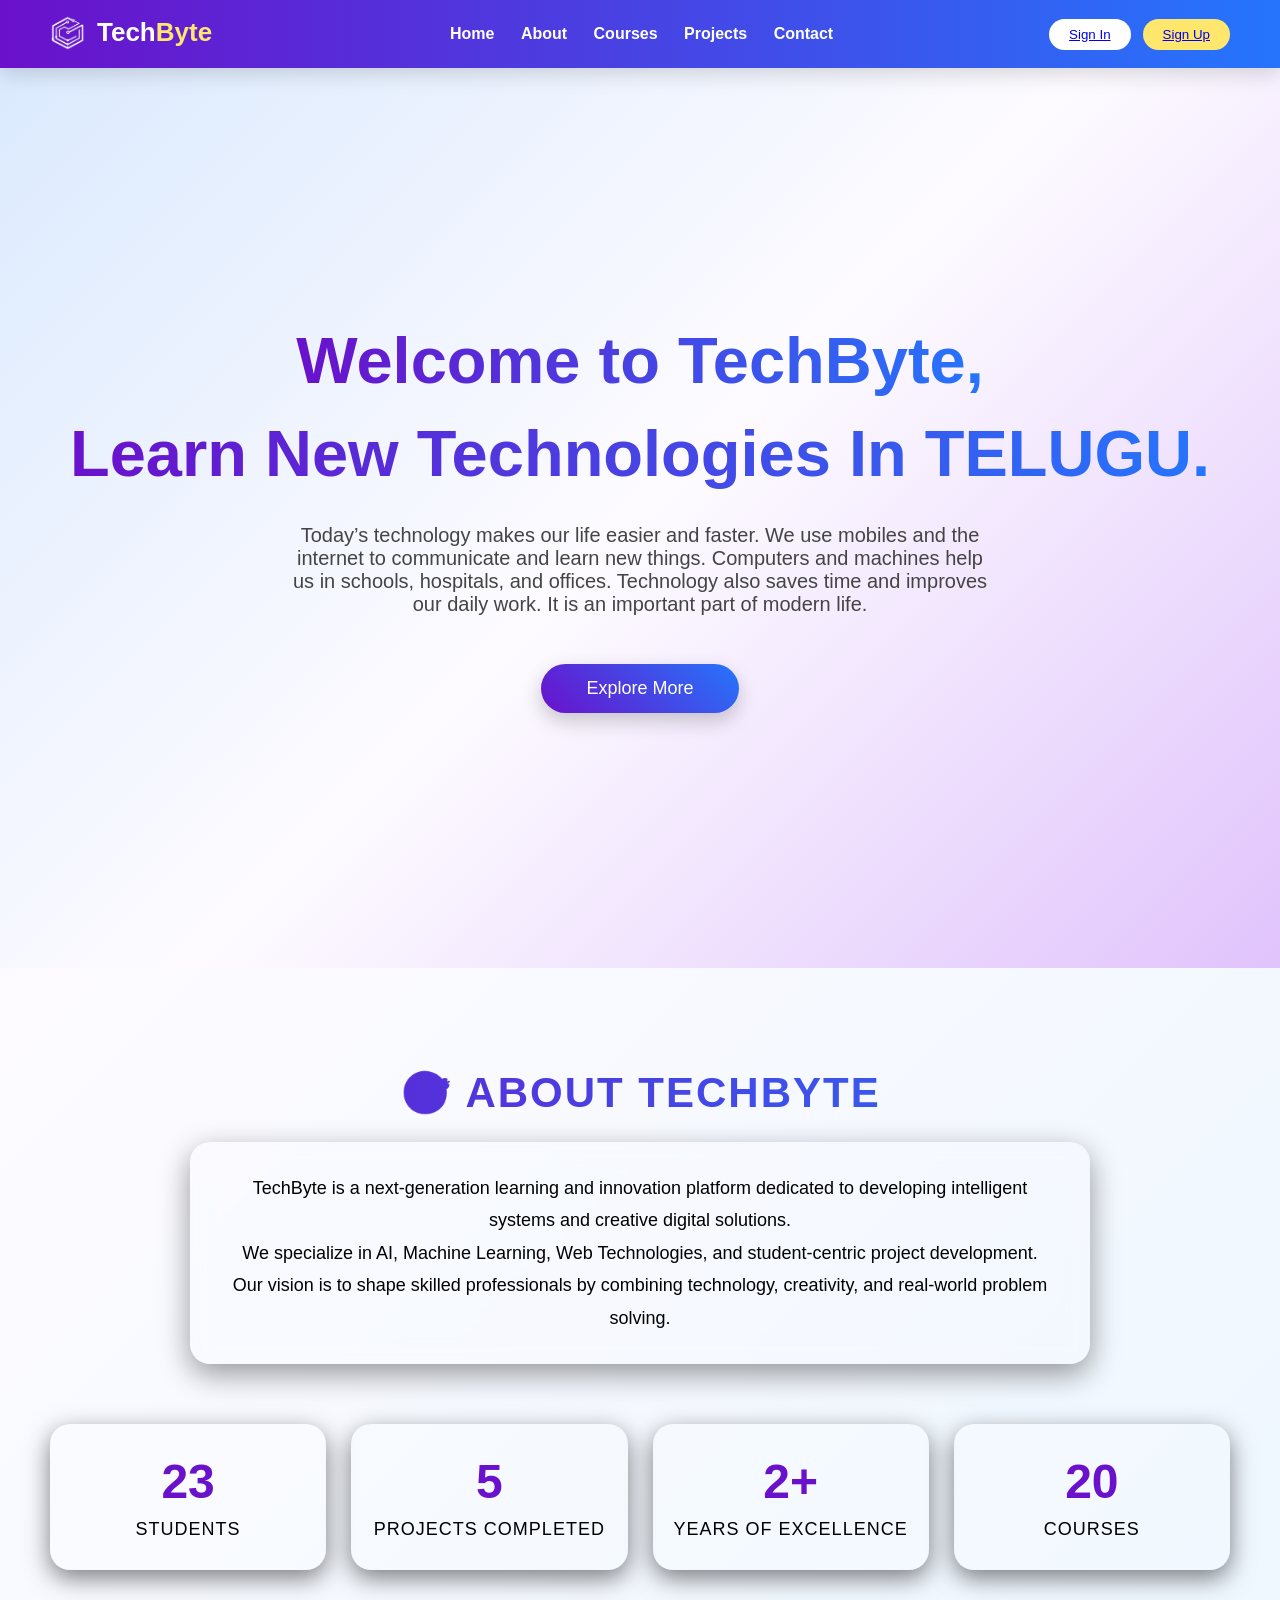
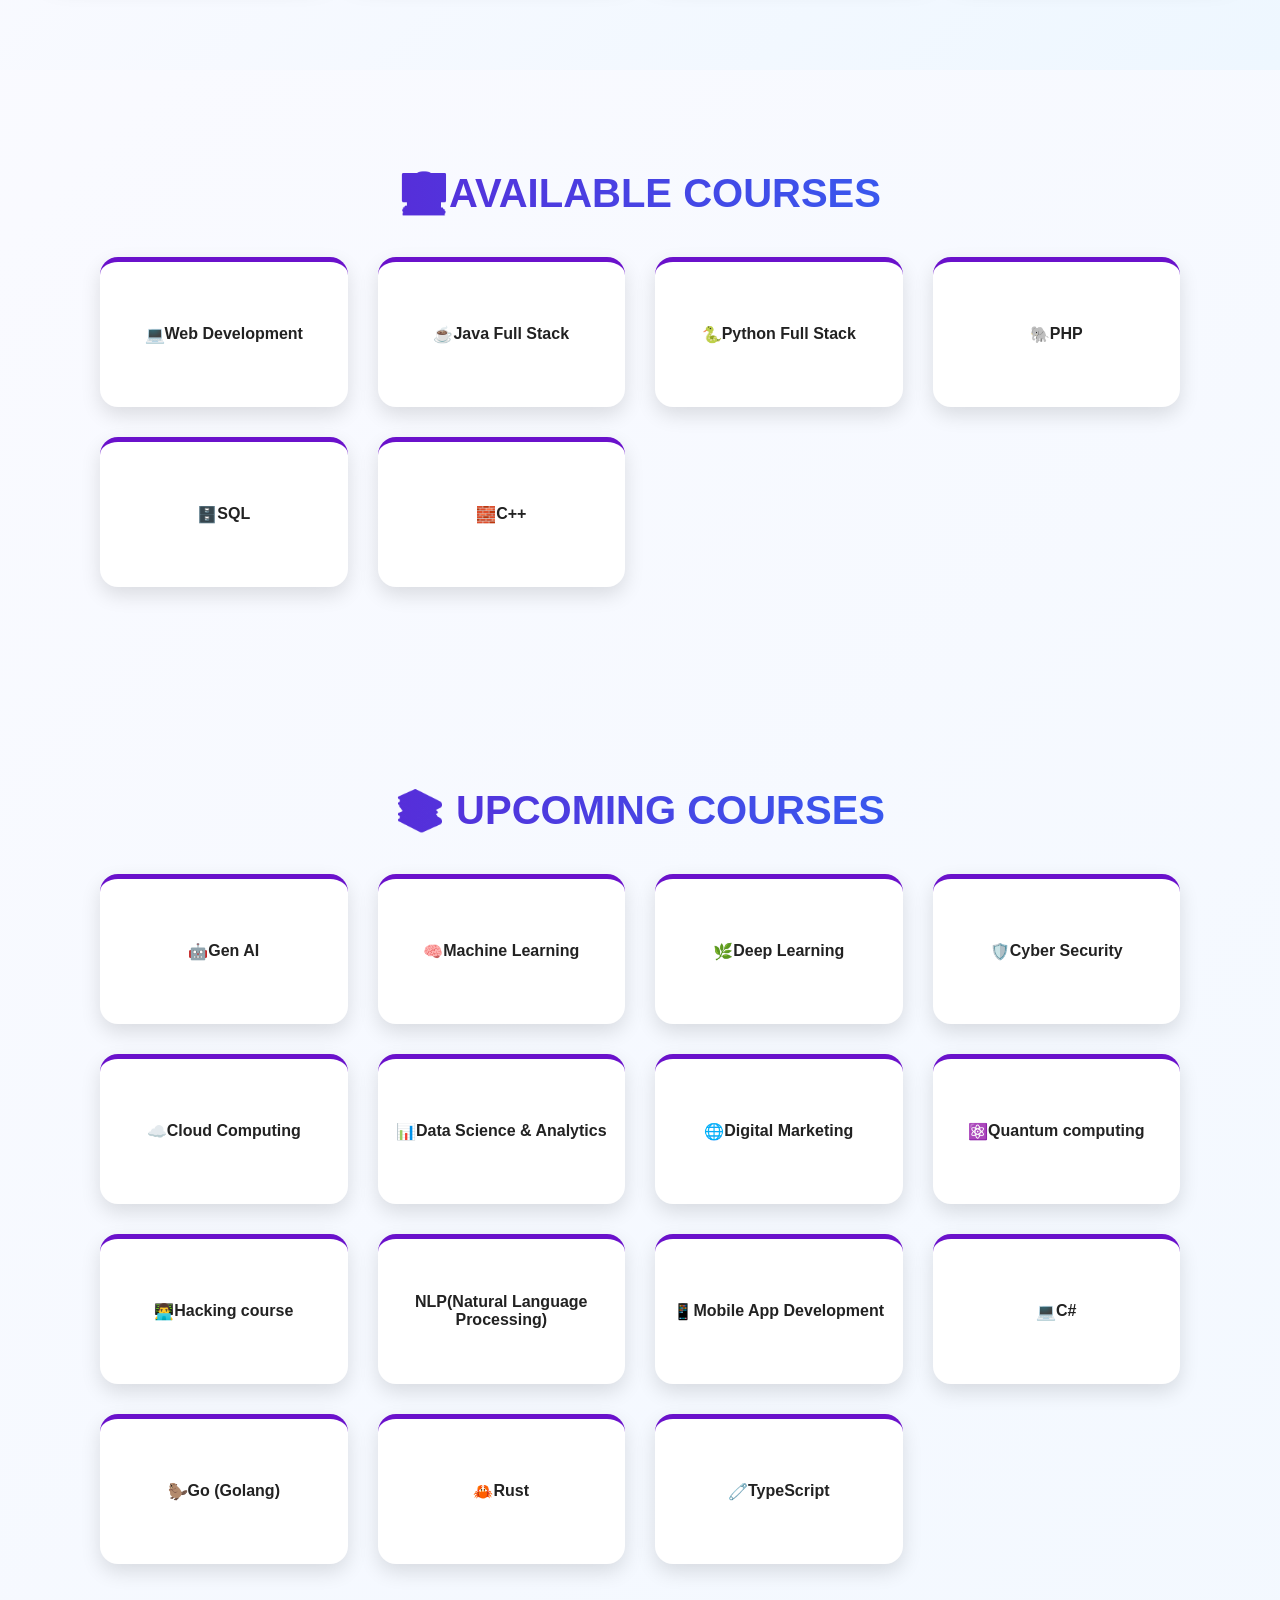
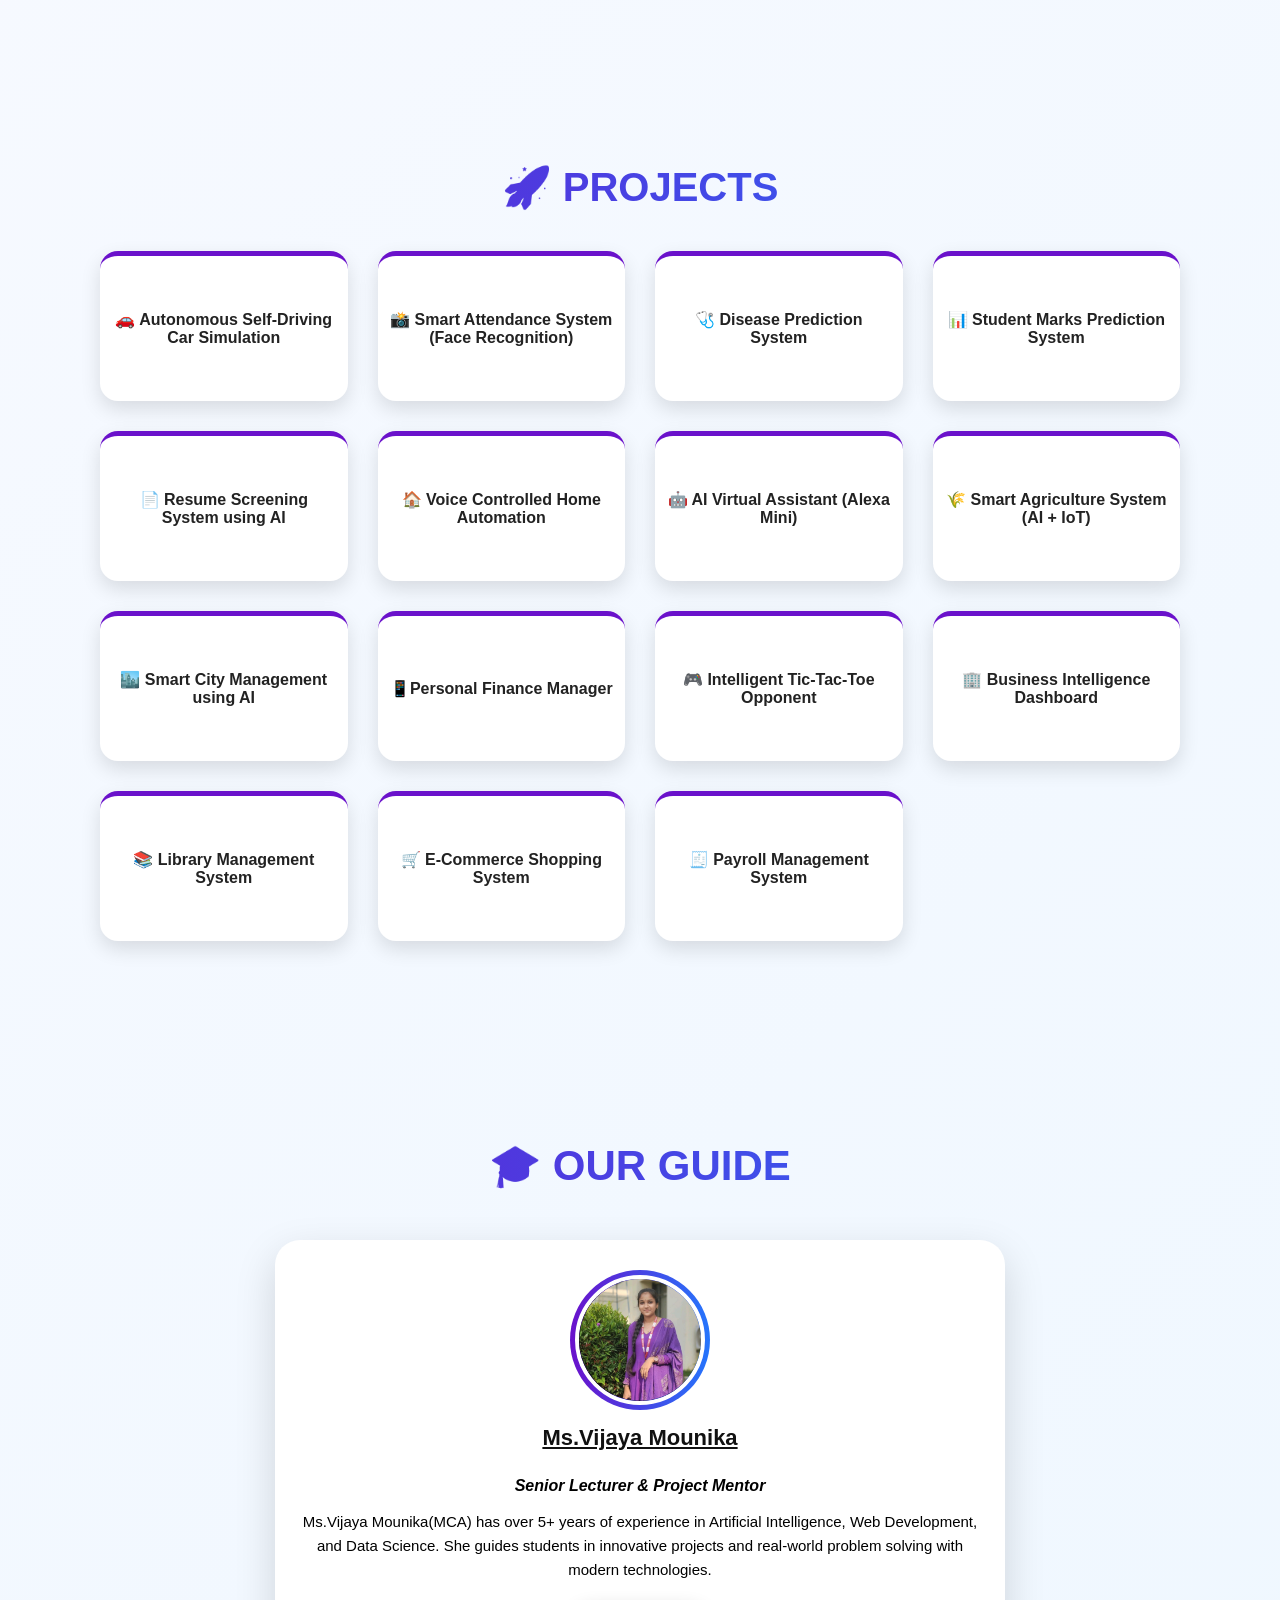
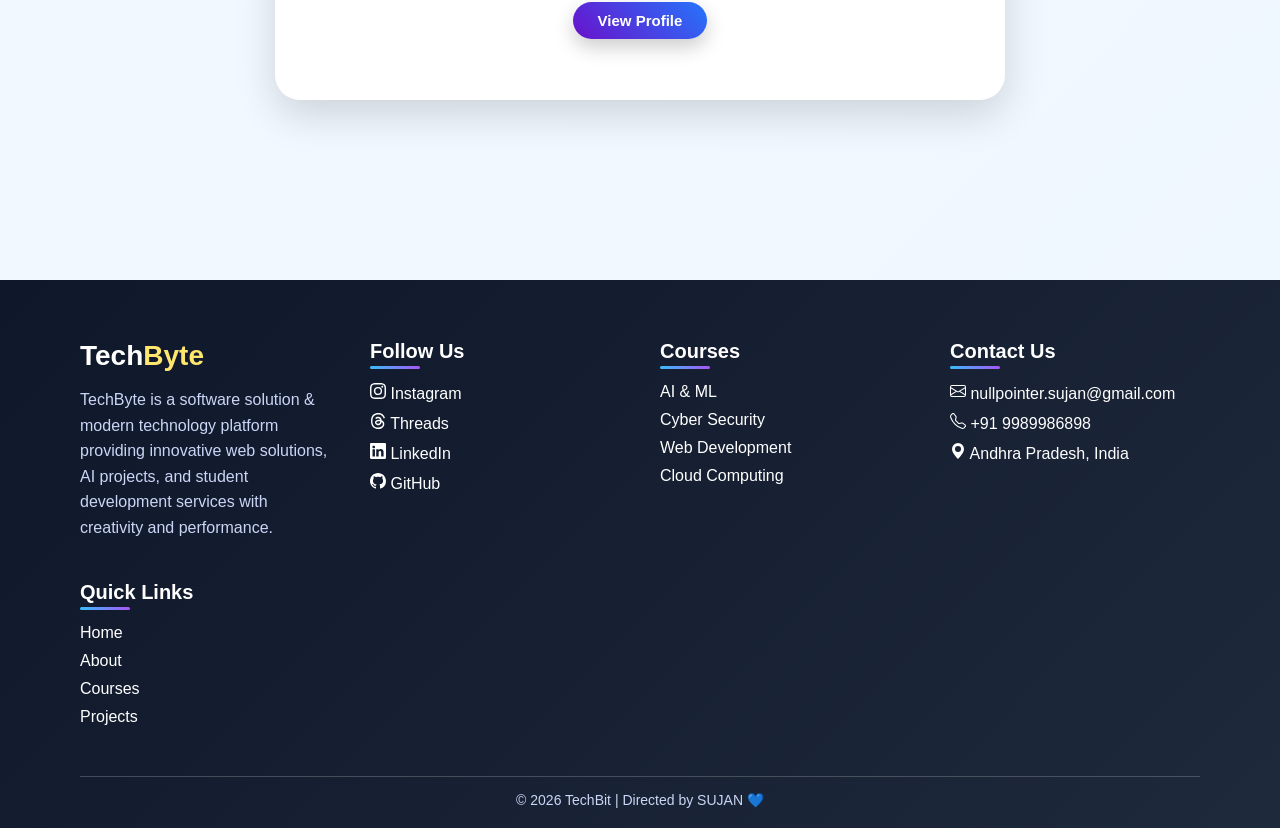
==== techbyte/index.html @ b9054ee6 "html and css project techbyte" ====
<!DOCTYPE html>
<html lang="en">

<head>
    <title>TechBit - Technology Website</title>
    <link rel="stylesheet" href="style.css">


</head>

<body>


<!--header-->

    <header class="head">
        <div class="logo">
            <img src="logo.png" alt="TechBit Logo" class="logo-img">
            <span class="logo-text">Tech<span>Byte</span></span>
        </div>


        <nav>
            <a href="#home">Home</a>
            <a href="#about">About</a>
            <a href="#courses">Courses</a>
            <a href="#projects">Projects</a>
            <a href="#footer">Contact</a>
        </nav>

        <div class="auth-buttons">
            <button class="signin"><a href="login.html">Sign
                    In</a></button>
            <button class="signup"><a
                    href="rigistration.html">Sign Up</a></button>
        </div>
    </header>

    <!--header-->

    <div class="hero" id="home">
        <h1>Welcome to TechByte,</h1><br>
         <h1>Learn New Technologies In TELUGU.</h1><br>
               
        <p> Today’s technology makes our life easier and faster. We use mobiles and the internet to communicate and learn new things. Computers and machines help us in schools, hospitals, and offices. 
            Technology also saves time and improves our daily work. It is an important part of modern life.</p><br>
        <button>Explore More</button>
    </div>


<!--about-->
    <div class="section" id="about">

        <h2>🎯 ABOUT TECHBYTE</h2>

        <p class="about-text">
        
            TechByte is a next-generation learning and innovation platform dedicated to developing intelligent systems
            and creative digital solutions.<br>
            We specialize in AI, Machine Learning, Web Technologies, and student-centric project development.<br>
            Our vision is to shape skilled professionals by combining technology, creativity, and real-world problem
            solving.
        </p>

        <div class="counter-container">

            <div class="counter-box">
                <h3 class="counter">23</h3>
                <p>STUDENTS</p>
            </div>

            <div class="counter-box">
                <h3 class="counter">5</h3>
                <p>PROJECTS COMPLETED</p>
            </div>

            <div class="counter-box">
                <h3 class="counter">2+</h3>
                <p>YEARS OF EXCELLENCE</p>
            </div>

            <div class="counter-box">
                <h3 class="counter">20</h3>
                <p>COURSES</p>
            </div>

        </div>
    </div>

    <!--end of about section -->

    <!-- available course-->
<div class="section" id="course">
        <h2>👨‍💻AVAILABLE COURSES</h2>
        <div class="cards">

            <div class="card">
                <div class="card-icon" id="web-dev">💻</div>
                <span>Web Development</span>
                <button class="card-btn"><a href="https://youtu.be/UliFPiijpdI?si=f9Eg4G95FnJrE8jL">Watch</a></button>
            </div>


             <div class="card">
                <div class="card-icon">☕</div>
                <span>Java Full Stack</span>
                <button class="card-btn"><a href="https://youtu.be/prfwlnq2vJY?si=O2I4IflRwNza_dmj">Watch</a></button>
            </div>

            
            <div class="card">
                <div class="card-icon">🐍</div>
                <span>Python Full Stack</span>
                <button class="card-btn"><a href="https://youtu.be/h1WdbfoHeac?si=LRbtCRTCUVWVEmjv">Watch</a></button>
            </div>

             <div class="card">
                <div class="card-icon">🐘</div>
                <span>PHP</span>
                <button class="card-btn"><a href="https://youtu.be/T5V3Sot56Fk?si=7wXhqiFv2u-ybDe4">Watch</a></button>
            </div>


            <div class="card">
                <div class="card-icon">🗄️</div>
                <span>SQL</span>
                <button class="card-btn"><a href="https://youtu.be/WiCFOGOs8IM?si=80hFIpwWsWtucTp5">Watch</a></button>
            </div>

<div class="card">
                <div class="card-icon">🧱</div>
                <span>C++</span>
                <button class="card-btn"><a href="https://youtu.be/ueT_KIbtvkI?si=mtd5apqsWCgLur6a">Watch</a></button>
            </div>
</div>
    </div>


<!--end of available section -->




    <!--course-->
    <div class="section" id="courses">
        <h2>📚 UPCOMING COURSES</h2>
        <div class="cards">

            <div class="card">
                <div class="card-icon">🤖</div>
                <span>Gen AI</span>
                <button class="card-btn">Upcoming</button>
            </div>

            <div class="card">
                <div class="card-icon">🧠</div>
                <span>Machine Learning</span>
                <button class="card-btn">Upcoming</button>
            </div>

            <div class="card">
                <div class="card-icon">🌿</div>
                <span>Deep Learning</span>
                <button class="card-btn">Upcoming</button>
            </div>

            <div class="card">
                <div class="card-icon">🛡️</div>
                <span>Cyber Security</span>
                <button class="card-btn">Upcoming</button>
            </div>

            <div class="card">
                <div class="card-icon">☁️</div>
                <span>Cloud Computing</span>
                <button class="card-btn">Upcoming</button>
            </div>

            <div class="card">
                <div class="card-icon">📊</div>
                <span>Data Science & Analytics</span>
                <button class="card-btn">Upcoming</button>
            </div>

            <div class="card">
                <div class="card-icon">🌐</div>
                <span>Digital Marketing</span>
                <button class="card-btn">Upcoming</button>
            </div>

            <div class="card">
                <div class="card-icon">⚛️</div>
                <span>Quantum computing</span>
                <button class="card-btn">Upcoming</button>
            </div>


            <div class="card">
                <div class="card-icon">👨‍💻</div>
                <span>Hacking course</span>
                <button class="card-btn">Upcoming</button>
            </div>
            <div class="card">
                <div class="card-icon"></div>
                <span>NLP(Natural Language Processing)</span>
                <button class="card-btn">Upcoming</button>
            </div>

            
            <div class="card">
                <div class="card-icon">📱</div>
                <span>Mobile App Development</span>
                <button class="card-btn">Upcoming</button>
            </div>

           


            <div class="card">
                <div class="card-icon">💻</div>
                <span>C#</span>
                <button class="card-btn">Upcoming</button>
            </div>
            <div class="card">
                <div class="card-icon">🦫</div>
                <span>Go (Golang)</span>
                <button class="card-btn">Upcoming</button>
            </div>
            <div class="card">
                <div class="card-icon">🦀</div>
                <span>Rust</span>
                <button class="card-btn">Upcoming</button>
            </div>
           

            <div class="card">
                <div class="card-icon">🧷</div>
                <span>TypeScript</span>
                <button class="card-btn">Upcoming</button>
            </div>
        </div>
    </div>
<!--end of the courses section -->


<!--projects-->

    <div class="section" id="projects">
        <h2>🚀 PROJECTS</h2>
        <div class="cars">
            <div class="car">🚗 Autonomous Self-Driving Car Simulation
                <button class="card-btn">GitHub</button>
            </div>

            <div class="car">📸 Smart Attendance System (Face Recognition)
                <button class="card-btn">GitHub</button>
            </div>

            <div class="car">🩺 Disease Prediction System
                <button class="card-btn">GitHub</button>
            </div>

            <div class="car">📊 Student Marks Prediction System
                <button class="card-btn">GitHub</button>
            </div>

            <div class="car">📄 Resume Screening System using AI
                <button class="card-btn">GitHub</button>
            </div>

            <div class="car">🏠 Voice Controlled Home Automation
                <button class="card-btn">GitHub</button>
            </div>

            <div class="car">🤖 AI Virtual Assistant (Alexa Mini)
                <button class="card-btn">GitHub</button>
            </div>


            <div class="car">🌾 Smart Agriculture System (AI + IoT)
                <button class="card-btn">GitHub</button>
            </div>

            <div class="car">🏙️ Smart City Management using AI
                <button class="card-btn">GitHub</button>
            </div>

            <div class="car"> 📱Personal Finance Manager
                <button class="card-btn">GitHub</button>
            </div>
            <div class="car"> 🎮 Intelligent Tic-Tac-Toe Opponent
                <button class="card-btn">GitHub</button>
            </div>
            <div class="car"> 🏢 Business Intelligence Dashboard
                <button class="card-btn">GitHub</button>
            </div>
            <div class="car"> 📚 Library Management System
                <button class="card-btn">GitHub</button>
            </div>
            <div class="car"> 🛒 E-Commerce Shopping System
                <button class="card-btn">GitHub</button>
            </div>
            <div class="car"> 🧾 Payroll Management System
                <button class="card-btn">GitHub</button>
            </div>
        </div>
    </div>

<!--end of the projects section -->

    <!--guide-->

    <div class="section" id="guide">
        <h2>🎓 OUR GUIDE</h2>

        <div class="guide-wrapper">
            <div class="guide-card">

                <div class="guide-img-box">
                    <img src="mam.png" alt="Guide Photo" class="guide-img">
                </div>

                <h3><u>Ms.Vijaya Mounika</u></h3><br>
                <p class="role"><i>Senior Lecturer & Project Mentor</i></p>

                <p class="bio">
                    Ms.Vijaya Mounika(MCA) has over 5+ years of experience in Artificial Intelligence,
                    Web Development, and Data Science. She guides students in innovative projects
                    and real-world problem solving with modern technologies.
                
                </p>
                <button class="profile"><a href="https://www.linkedin.com/in/vijaya-mounika-890650258/">View
                        Profile</a></button>

            </div>

        </div>

    </div>

    <!--end od theguide section -->

    <!---footer section-->

    <footer class="footer">
        <div class="footer-container">

            <!-- Brand -->
            <div class="footer-box">
                <h2 class="footer-logo">Tech<span>Byte</span></h2>
                <p>
                    TechByte is a software solution & modern technology platform providing innovative web solutions,
                    AI projects, and student development services with creativity and performance.
                </p>
            </div>

            <!-- Social -->
            <div class="footer-box">
                <h3>Follow Us</h3>
                <ul class="social">
                    <li><a href="https://www.instagram.com/?__pwa=1"><svg xmlns="http://www.w3.org/2000/svg" width="16"
                                height="16" fill="currentColor" class="bi bi-instagram" viewBox="0 0 16 16">Instagram
                                <path
                                    d="M8 0C5.829 0 5.556.01 4.703.048 3.85.088 3.269.222 2.76.42a3.9 3.9 0 0 0-1.417.923A3.9 3.9 0 0 0 .42 2.76C.222 3.268.087 3.85.048 4.7.01 5.555 0 5.827 0 8.001c0 2.172.01 2.444.048 3.297.04.852.174 1.433.372 1.942.205.526.478.972.923 1.417.444.445.89.719 1.416.923.51.198 1.09.333 1.942.372C5.555 15.99 5.827 16 8 16s2.444-.01 3.298-.048c.851-.04 1.434-.174 1.943-.372a3.9 3.9 0 0 0 1.416-.923c.445-.445.718-.891.923-1.417.197-.509.332-1.09.372-1.942C15.99 10.445 16 10.173 16 8s-.01-2.445-.048-3.299c-.04-.851-.175-1.433-.372-1.941a3.9 3.9 0 0 0-.923-1.417A3.9 3.9 0 0 0 13.24.42c-.51-.198-1.092-.333-1.943-.372C10.443.01 10.172 0 7.998 0zm-.717 1.442h.718c2.136 0 2.389.007 3.232.046.78.035 1.204.166 1.486.275.373.145.64.319.92.599s.453.546.598.92c.11.281.24.705.275 1.485.039.843.047 1.096.047 3.231s-.008 2.389-.047 3.232c-.035.78-.166 1.203-.275 1.485a2.5 2.5 0 0 1-.599.919c-.28.28-.546.453-.92.598-.28.11-.704.24-1.485.276-.843.038-1.096.047-3.232.047s-2.39-.009-3.233-.047c-.78-.036-1.203-.166-1.485-.276a2.5 2.5 0 0 1-.92-.598 2.5 2.5 0 0 1-.6-.92c-.109-.281-.24-.705-.275-1.485-.038-.843-.046-1.096-.046-3.233s.008-2.388.046-3.231c.036-.78.166-1.204.276-1.486.145-.373.319-.64.599-.92s.546-.453.92-.598c.282-.11.705-.24 1.485-.276.738-.034 1.024-.044 2.515-.045zm4.988 1.328a.96.96 0 1 0 0 1.92.96.96 0 0 0 0-1.92m-4.27 1.122a4.109 4.109 0 1 0 0 8.217 4.109 4.109 0 0 0 0-8.217m0 1.441a2.667 2.667 0 1 1 0 5.334 2.667 2.667 0 0 1 0-5.334" />
                            </svg> Instagram </a></li>
                    <li><a href="https://www.threads.com/?hl=en"><svg xmlns="http://www.w3.org/2000/svg" width="16"
                                height="16" fill="currentColor" class="bi bi-threads" viewBox="0 0 16 16">
                                <path
                                    d="M6.321 6.016c-.27-.18-1.166-.802-1.166-.802.756-1.081 1.753-1.502 3.132-1.502.975 0 1.803.327 2.394.948s.928 1.509 1.005 2.644q.492.207.905.484c1.109.745 1.719 1.86 1.719 3.137 0 2.716-2.226 5.075-6.256 5.075C4.594 16 1 13.987 1 7.994 1 2.034 4.482 0 8.044 0 9.69 0 13.55.243 15 5.036l-1.36.353C12.516 1.974 10.163 1.43 8.006 1.43c-3.565 0-5.582 2.171-5.582 6.79 0 4.143 2.254 6.343 5.63 6.343 2.777 0 4.847-1.443 4.847-3.556 0-1.438-1.208-2.127-1.27-2.127-.236 1.234-.868 3.31-3.644 3.31-1.618 0-3.013-1.118-3.013-2.582 0-2.09 1.984-2.847 3.55-2.847.586 0 1.294.04 1.663.114 0-.637-.54-1.728-1.9-1.728-1.25 0-1.566.405-1.967.868ZM8.716 8.19c-2.04 0-2.304.87-2.304 1.416 0 .878 1.043 1.168 1.6 1.168 1.02 0 2.067-.282 2.232-2.423a6.2 6.2 0 0 0-1.528-.161" />
                            </svg> Threads</a></li>
                    <li><a
                            href="https://www.linkedin.com/public-profile/settings?trk=d_flagship3_profile_self_view_public_profile"><svg
                                xmlns="http://www.w3.org/2000/svg" width="16" height="16" fill="currentColor"
                                class="bi bi-linkedin" viewBox="0 0 16 16">
                                <path
                                    d="M0 1.146C0 .513.526 0 1.175 0h13.65C15.474 0 16 .513 16 1.146v13.708c0 .633-.526 1.146-1.175 1.146H1.175C.526 16 0 15.487 0 14.854zm4.943 12.248V6.169H2.542v7.225zm-1.2-8.212c.837 0 1.358-.554 1.358-1.248-.015-.709-.52-1.248-1.342-1.248S2.4 3.226 2.4 3.934c0 .694.521 1.248 1.327 1.248zm4.908 8.212V9.359c0-.216.016-.432.08-.586.173-.431.568-.878 1.232-.878.869 0 1.216.662 1.216 1.634v3.865h2.401V9.25c0-2.22-1.184-3.252-2.764-3.252-1.274 0-1.845.7-2.165 1.193v.025h-.016l.016-.025V6.169h-2.4c.03.678 0 7.225 0 7.225z" />
                            </svg> LinkedIn</a></li>
                    <li><a href="https://github.com/"><svg xmlns="http://www.w3.org/2000/svg" width="16" height="16"
                                fill="currentColor" class="bi bi-github" viewBox="0 0 16 16">
                                <path
                                    d="M8 0C3.58 0 0 3.58 0 8c0 3.54 2.29 6.53 5.47 7.59.4.07.55-.17.55-.38 0-.19-.01-.82-.01-1.49-2.01.37-2.53-.49-2.69-.94-.09-.23-.48-.94-.82-1.13-.28-.15-.68-.52-.01-.53.63-.01 1.08.58 1.23.82.72 1.21 1.87.87 2.33.66.07-.52.28-.87.51-1.07-1.78-.2-3.64-.89-3.64-3.95 0-.87.31-1.59.82-2.15-.08-.2-.36-1.02.08-2.12 0 0 .67-.21 2.2.82.64-.18 1.32-.27 2-.27s1.36.09 2 .27c1.53-1.04 2.2-.82 2.2-.82.44 1.1.16 1.92.08 2.12.51.56.82 1.27.82 2.15 0 3.07-1.87 3.75-3.65 3.95.29.25.54.73.54 1.48 0 1.07-.01 1.93-.01 2.2 0 .21.15.46.55.38A8.01 8.01 0 0 0 16 8c0-4.42-3.58-8-8-8" />
                            </svg> GitHub</a></li>
                </ul>
            </div>

            <!-- Courses -->
            <div class="footer-box">
                <h3>Courses</h3>
                <ul class="anchor">
                    <a href="#courses">
                        <li>AI & ML</li>
                        <li>Cyber Security</li>
                        <li>Web Development</li>
                        <li>Cloud Computing</li>
                    </a>
                </ul>

            </div>

            <!-- Contact Us -->
            <div class="footer-box" id="footer">
                <h3>Contact Us</h3>
                <ul class="contact">
                    <li><a href="https://mail.google.com/mail/u/0/"> <svg xmlns="http://www.w3.org/2000/svg" width="16"
                                height="16" fill="currentColor" class="bi bi-envelope" viewBox="0 0 16 16">
                                <path
                                    d="M0 4a2 2 0 0 1 2-2h12a2 2 0 0 1 2 2v8a2 2 0 0 1-2 2H2a2 2 0 0 1-2-2zm2-1a1 1 0 0 0-1 1v.217l7 4.2 7-4.2V4a1 1 0 0 0-1-1zm13 2.383-4.708 2.825L15 11.105zm-.034 6.876-5.64-3.471L8 9.583l-1.326-.795-5.64 3.47A1 1 0 0 0 2 13h12a1 1 0 0 0 .966-.741M1 11.105l4.708-2.897L1 5.383z" />
                            </svg> nullpointer.sujan@gmail.com</a></li>

                    <li><svg xmlns="http://www.w3.org/2000/svg" width="16" height="16" fill="currentColor"
                            class="bi bi-telephone" viewBox="0 0 16 16">
                            <path
                                d="M3.654 1.328a.678.678 0 0 0-1.015-.063L1.605 2.3c-.483.484-.661 1.169-.45 1.77a17.6 17.6 0 0 0 4.168 6.608 17.6 17.6 0 0 0 6.608 4.168c.601.211 1.286.033 1.77-.45l1.034-1.034a.678.678 0 0 0-.063-1.015l-2.307-1.794a.68.68 0 0 0-.58-.122l-2.19.547a1.75 1.75 0 0 1-1.657-.459L5.482 8.062a1.75 1.75 0 0 1-.46-1.657l.548-2.19a.68.68 0 0 0-.122-.58zM1.884.511a1.745 1.745 0 0 1 2.612.163L6.29 2.98c.329.423.445.974.315 1.494l-.547 2.19a.68.68 0 0 0 .178.643l2.457 2.457a.68.68 0 0 0 .644.178l2.189-.547a1.75 1.75 0 0 1 1.494.315l2.306 1.794c.829.645.905 1.87.163 2.611l-1.034 1.034c-.74.74-1.846 1.065-2.877.702a18.6 18.6 0 0 1-7.01-4.42 18.6 18.6 0 0 1-4.42-7.009c-.362-1.03-.037-2.137.703-2.877z" />
                        </svg> +91 9989986898</li>

                    <li><a
                            href="https://www.google.com/maps/place/Katrenikona,+Andhra+Pradesh/@16.5467837,82.1536737,13z/data=!3m1!4b1!4m6!3m5!1s0x3a37f764f38ce33f:0xf67c9fb26d6cc975!8m2!3d16.5828372!4d82.1536851!16s%2Fm%2F02r6dd2?entry=ttu&g_ep=EgoyMDI2MDIyNS4wIKXMDSoASAFQAw%3D%3D"><svg
                                xmlns="http://www.w3.org/2000/svg" width="16" height="16" fill="currentColor"
                                class="bi bi-geo-alt-fill" viewBox="0 0 16 16">
                                <path
                                    d="M8 16s6-5.686 6-10A6 6 0 0 0 2 6c0 4.314 6 10 6 10m0-7a3 3 0 1 1 0-6 3 3 0 0 1 0 6" />
                            </svg> Andhra Pradesh, India</a></li>
                </ul>
            </div>

            <!-- Quick Links -->
            <div class="footer-box">
                <h3>Quick Links</h3>
                <ul class="anchor">
                    <li><a href="#home">Home</a></li>
                    <li><a href="#about">About</a></li>
                    <li><a href="#courses">Courses</a></li>
                    <li><a href="#projects">Projects</a></li>
                </ul>
            </div>

        </div>

        <div class="footer-bottom">
            <p>© 2026 TechBit | Directed by SUJAN 💙</p>
        </div>
    </footer>
    <!--end of the footer section-->
</body>

</html>
---- techbyte/style.css ----
* {
    margin: 0;
    padding: 0;
    box-sizing: border-box;
    font-family: "Poppins", sans-serif;
}

body {
    background: linear-gradient(135deg, #fdfbff, #eef7ff);
    color: #222;
    overflow-x: hidden;
    
}

/* ===== Header ===== */
header {
    position: relative;
    top: 0;
    width: 100%;
    padding: 15px 50px;
    display: flex;
    justify-content: space-between;
    align-items: center;
    background: linear-gradient(90deg, #6a11cb, #2575fc);
    box-shadow: 0 6px 20px rgba(0, 0, 0, 0.15);
    z-index: 1000;
    animation: slideDown 1s ease;
    width: 100%;
    height: 68px;
}

@keyframes slideDown {
    from {
        transform: translateY(-100%);
    }

    to {
        transform: translateY(0);
    }
}

/* Logo */
.logo {
    font-size: 30px;
    font-weight: 700;
    color: white;
}

.logo-text span {
    color: #ffe66d;
}

/* Nav Links */
nav a {
    color: white;
    margin-left: 22px;
    text-decoration: none;
    font-weight: 600;
    position: relative;
    transition: 0.3s;
}

nav a::after {
    content: "";
    position: absolute;
    left: 0;
    bottom: -6px;
    width: 0;
    height: 3px;
    background: #ffe66d;
    border-radius: 5px;
    transition: 0.3s;
}

nav a:hover::after {
    width: 100%;
}

nav a:hover {
    color: #ffe66d;
}

/* Auth Buttons */
.auth-buttons {
    display: flex;
    gap: 12px;
}

.signin,
.signup {
    padding: 8px 20px;
    border-radius: 25px;
    cursor: pointer;
    border: none;
    transition: 0.3s;
}

.signin {
    background: white;
    color: #2575fc;
}

.signin:hover {
    background: #ffe66d;
    transform: scale(1.1);
}

.signup {
    background: #ffe66d;
    color: #222;
}

.signup:hover {
    background: white;
    transform: scale(1.1);
}

/* ===== Hero ===== */
.hero {
    height: 100vh;
    background: linear-gradient(135deg, #dbeafe, #fdfbff, #e0c3fc);
    display: flex;
    flex-direction: column;
    justify-content: center;
    align-items: center;
    text-align: center;
}

.hero h1 {
    font-size: 65px;
    background: linear-gradient(90deg, #6a11cb, #2575fc);
    -webkit-background-clip: text;
    background-clip: text;
    color: transparent;
}

.hero p {
    font-size: 20px;
    margin-top: 15px;
    max-width: 700px;
    color: #444;
}

.hero button {
    margin-top: 30px;
    padding: 14px 45px;
    border-radius: 30px;
    border: none;
    font-size: 18px;
    cursor: pointer;
    background: linear-gradient(45deg, #6a11cb, #2575fc);
    color: white;
    transition: 0.4s;
    box-shadow: 0 8px 20px rgba(0, 0, 0, 0.2);
}

.hero button:hover {
    transform: scale(1.1);
}

/* ===== Sections ===== */
.section {
    padding: 100px 60px;
    text-align: center;
}

.section h2 {
    font-size: 40px;
    margin-bottom: 20px;
    background: linear-gradient(90deg, #6a11cb, #2575fc);
    -webkit-background-clip: text;
    background-clip: text;
    color: transparent;
}

/* ===== Cards ===== */
.cards,
.cars {
    display: grid;
    grid-template-columns: repeat(auto-fit, minmax(220px, 1fr));
    gap: 30px;
    margin-top: 40px;
    padding: 0 40px;
}

/* Card */
.card,
.car {
    position: relative;
    background: white;
    height: 150px;
    border-radius: 18px;
    box-shadow: 0 8px 20px rgba(0, 0, 0, 0.12);
    display: flex;
    align-items: center;
    justify-content: center;
    font-weight: 600;
    overflow: hidden;
    transition: 0.3s;
    border-top: 5px solid #6a11cb;
}

/* Button hidden */
.card-btn {
    position: absolute;
    bottom: -50px;
    padding: 8px 20px;
    border: none;
    border-radius: 20px;
    background: linear-gradient(45deg, #6a11cb, #2575fc);
    color: white;
    cursor: pointer;
    opacity: 0;
    transition: 0.3s ease;
}

/* Hover */
.card:hover .card-btn {
    bottom: 5px;
    opacity: 1;
}

.card:hover,
.car:hover {
    transform: translateY(-10px) scale(1.05);
    box-shadow: 0 12px 30px rgba(106, 17, 203, 0.4);
    border-top: 5px solid #2575fc;
}

/* ===== Contact ===== */
.contact p {
    font-size: 18px;
    margin: 10px;
    color: #333;
}

/* ===== Footer ===== */
.footer {
    background: linear-gradient(135deg, #0f172a, #1e293b);
    color: white;
    padding: 60px 80px 20px;
    margin-top: 80px;
}

.footer-container {
    display: grid;
    grid-template-columns: repeat(auto-fit, minmax(220px, 1fr));
    gap: 40px;
}

/* Logo */
.footer-logo {
    font-size: 28px;
    margin-bottom: 15px;
}

.footer-logo span {
    color: #ffe66d;
}

/* Boxes */
.footer-box h3 {
    position: relative;
    margin-bottom: 20px;
    font-size: 20px;
}

.footer-box h3::after {
    content: "";
    width: 50px;
    height: 3px;
    background: linear-gradient(90deg, #38bdf8, #a855f7);
    position: absolute;
    left: 0;
    bottom: -6px;
    border-radius: 10px;
}

.footer-box ul {
    list-style: none;
}

.footer-box ul li {
    margin: 10px 0;
    cursor: pointer;
    transition: 0.3s;
}

.footer-box ul li:hover {
    color: #38bdf8;
    transform: translateX(5px);
}

/* Paragraph */
.footer-box p {
    color: #cbd5f5;
    line-height: 1.6;
}

/* Bottom */
.footer-bottom {
    border-top: 1px solid rgba(255, 255, 255, 0.2);
    text-align: center;
    margin-top: 40px;
    padding-top: 15px;
    font-size: 14px;
    color: #cbd5f5;
}

/* Responsive */
@media(max-width:768px) {
    .footer {
        padding: 40px 20px;
        text-align: center;
    }

    .footer-box h3::after {
        left: 50%;
        transform: translateX(-50%);
    }
}

/* ===== Responsive ===== */
@media(max-width:768px) {
    header {
        flex-direction: column;
        gap: 10px;
    }

    .hero h1 {
        font-size: 42px;
    }

    .cards,
    .cars {
        grid-template-columns: 1fr;
    }
}




.logo {
    display: flex;
    align-items: center;
    gap: 12px;
}

/* Logo Image */
.logo-img {
    width: 35px;
    /* increase size */
    height: auto;
    padding-bottom: 20px;
    /* adjust vertical alignment */
}

/* Logo Text */
.logo-text {
    font-size: 26px;
    /* increase text size */
    font-weight: bold;
    color: white;
    padding-bottom: 3px;
    /* adjust vertical alignment */

}

.logo-text span {
    color: #ffe66d;
}



.social{

    a,
    a:visited,
    a:active {
        color: white;
        text-decoration: none;
    }
}

.social li:hover a {
    color: #38bdf8;
    transform: translateX(5px);
}


.contact {

    a,
    a:visited,
    a:active {
        color: white;
        text-decoration: none;
    }
}

.contact li:hover a {
    color: #38bdf8;
    transform: translateX(5px);
}




.anchor {

    a,
    a:visited,
    a:active {
        color: white;
        text-decoration: none;
    }
}

.anchor li:hover a {
    color: #38bdf8;
    transform: translateX(5px);
}

.profile {

    a,
    a:visited,
    a:active {
        color: white;
        text-decoration: none;
    }
}

.profile li:hover a {
    color: #38bdf8;
    transform: translateX(5px);
}




.car{
    position: relative;
    background: white;
    height: 150px;
    border-radius: 18px;
    box-shadow: 0 8px 20px rgba(0,0,0,0.12);
    display: flex;
    align-items: center;
    justify-content: center;
    font-weight: 600;
    text-align: center;
    padding: 10px;
    transition: 0.3s;
    border-top: 5px solid #6a11cb;
}

.card-btn{
    position: absolute;
    bottom: -50px;
    padding: 8px 20px;
    border: none;
    border-radius: 20px;
    background: linear-gradient(45deg,#6a11cb,#2575fc);
    color: white;
    cursor: pointer;
    opacity: 0;
    transition: 0.3s ease;
}

.car:hover .card-btn{
    bottom: 5px;
    opacity: 1;
}

.car:hover{
    transform: translateY(-10px) scale(1.05);
    box-shadow: 0 12px 30px rgba(106,17,203,0.4);
}






/* ===== Guide Section ===== */
#guide{
  padding:100px 60px;

  text-align:center;
}

#guide h2{
  font-size:42px;
  margin-bottom:50px;
    background: linear-gradient(90deg, #6a11cb, #2575fc);
  -webkit-background-clip:text;
  background-clip:text;
  color:transparent;
}

/* Wrapper */
.guide-wrapper{
  display:flex;
  justify-content:center;
}

/* Card */
.guide-card{
  position:relative;
  width:730px;
  height: 460px;
  background:white;
  padding:30px 25px 40px;
  border-radius:25px;
  box-shadow:0 15px 40px rgba(0,0,0,0.15);
  transition:0.5s;
  animation:float 4s ease-in-out infinite;
}

/* Floating animation */
@keyframes float{
  0%,100%{transform:translateY(0);}
  50%{transform:translateY(-12px);}
}



/* Hover effect */
.guide-card:hover{
  transform:scale(1.05) rotateX(5deg) rotateY(5deg);
box-shadow:0 0 30px rgba(168,85,247,0.5);
}

/* Image box */
.guide-img-box{
  width:140px;
  height:140px;
  margin:0 auto 15px;
  border-radius:50%;
  padding:5px;
    background: linear-gradient(90deg, #6a11cb, #2575fc);
}

/* Image */
.guide-img{
  width:100%;
  height:100%;
  object-fit:cover;
  border-radius:50%;
  border:4px solid white;
  transition:0.4s;
}

.guide-card:hover .guide-img{
  transform:scale(1.1);
}

/* Text */
.guide-card h3{
  margin-top:15px;
  font-size:22px;
  color:#111;
}

.role{
  color:black;
  margin:8px 0 15px;
  font-weight:600;
}

.bio{
  font-size:15px;
  color:black;
  line-height:1.6;
}

/* Button */
.profile{
  margin-top:20px;
    padding:10px 25px;
  border:none;
  border-radius:30px;
  font-size:15px;
  font-weight:600;
  cursor:pointer;
  color:white;
  background:linear-gradient(45deg,#6a11cb,#2575fc);
  box-shadow:0 8px 20px rgba(0,0,0,0.2);
  transition:0.4s;
  
}

.profile:hover{
  transform:scale(1.1);
  box-shadow:0 12px 30px rgba(37,117,252,0.6);
  background: linear-gradient(90deg, #6a11cb, #2575fc);
}

/* Responsive */
@media(max-width:768px){
  .guide-card{
    width:90%;
  }
}





#about{
    padding:100px 50px;
    text-align:center;
   background: linear-gradient(135deg, #fdfbff, #eef7ff);
    color:black;
}

/* Heading */
#about h2{
    font-size:42px;
    margin-bottom:25px;
       background: linear-gradient(90deg, #6a11cb, #2575fc);
    -webkit-background-clip:text;
    background-clip:text;
    color:transparent;
    letter-spacing:2px;
}

/* Text Card */
.about-text{
    max-width:900px;
    margin:0 auto 60px;
    font-size:18px;
    line-height:1.8;
    padding:30px 40px;
    border-radius:20px;
    background: rgba(255,255,255,0.1);
    backdrop-filter: blur(10px);
    box-shadow:0 10px 30px rgba(0,0,0,0.4);
    transition:0.4s;
}



/* Counter Layout */
.counter-container{
    display:grid;
    grid-template-columns: repeat(auto-fit,minmax(200px,1fr));
    gap:25px;
    
}

/* Counter Box */
.counter-box{
    background: rgba(255,255,255,0.1);
    padding:30px 20px;
    border-radius:20px;
    box-shadow:0 8px 25px rgba(0,0,0,0.5);
    transition:0.4s;
}

.counter-box:hover{
    transform:scale(1.02);
    box-shadow:0 0 30px rgba(106,17,203,0.6);
}

/* Numbers */
.counter-box h3{
    font-size:48px;
    color:#6a11cb;
}

/* Label */
.counter-box p{
    font-size:18px;
    margin-top:10px;
    letter-spacing:1px;
}

/* Animation */
#about{
    animation: fadeUp 1.5s ease;
}

@keyframes fadeUp{
    from{
        opacity:0;
        transform:translateY(60px);
    }
    to{
        opacity:1;
        transform:translateY(0);
    }
}

/* Responsive */
@media(max-width:768px){
    #about h2{
        font-size:32px;
    }

    .about-text{
        font-size:16px;
        padding:20px;
    }
}




.card-btn {

    a,
    a:visited,
    a:active {
        color: white;
        text-decoration: none;
    }
}

.card-btn li:hover a {
    color: #38bdf8;
    transform: translateX(5px);
}
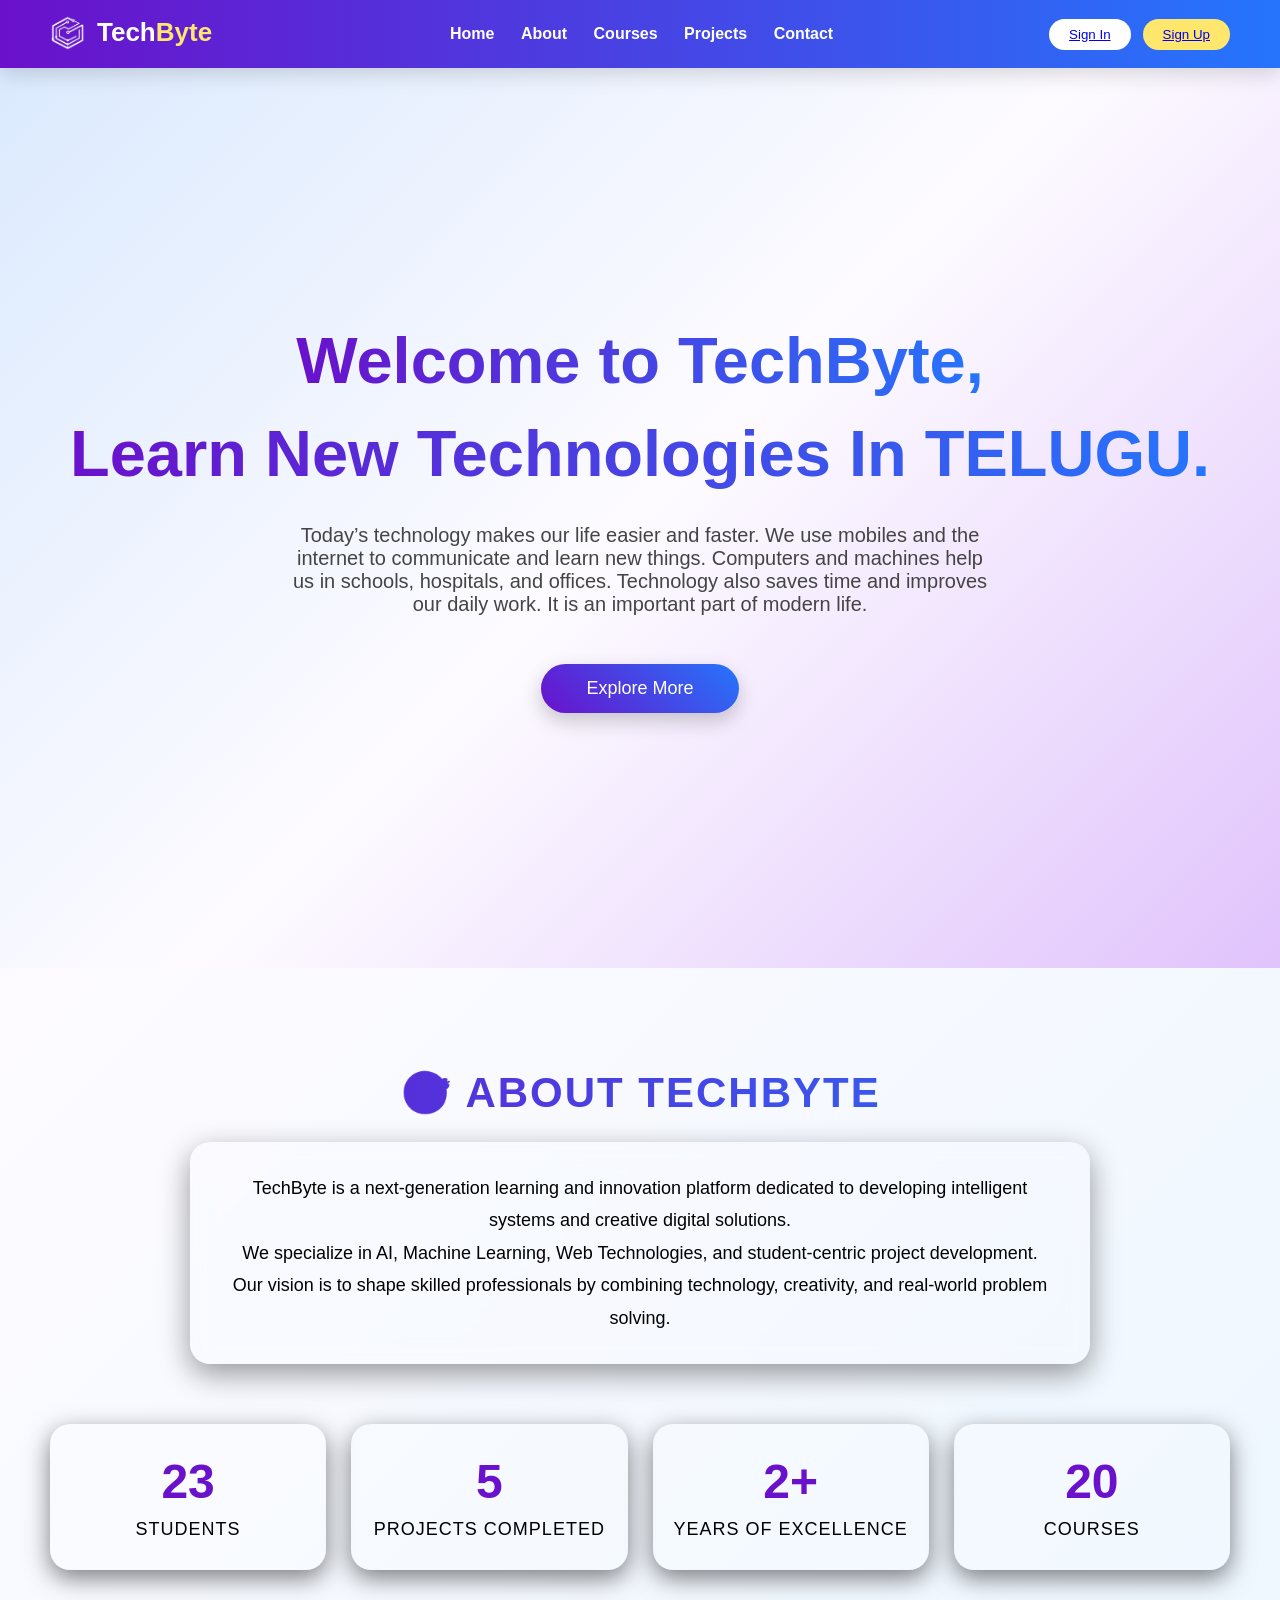
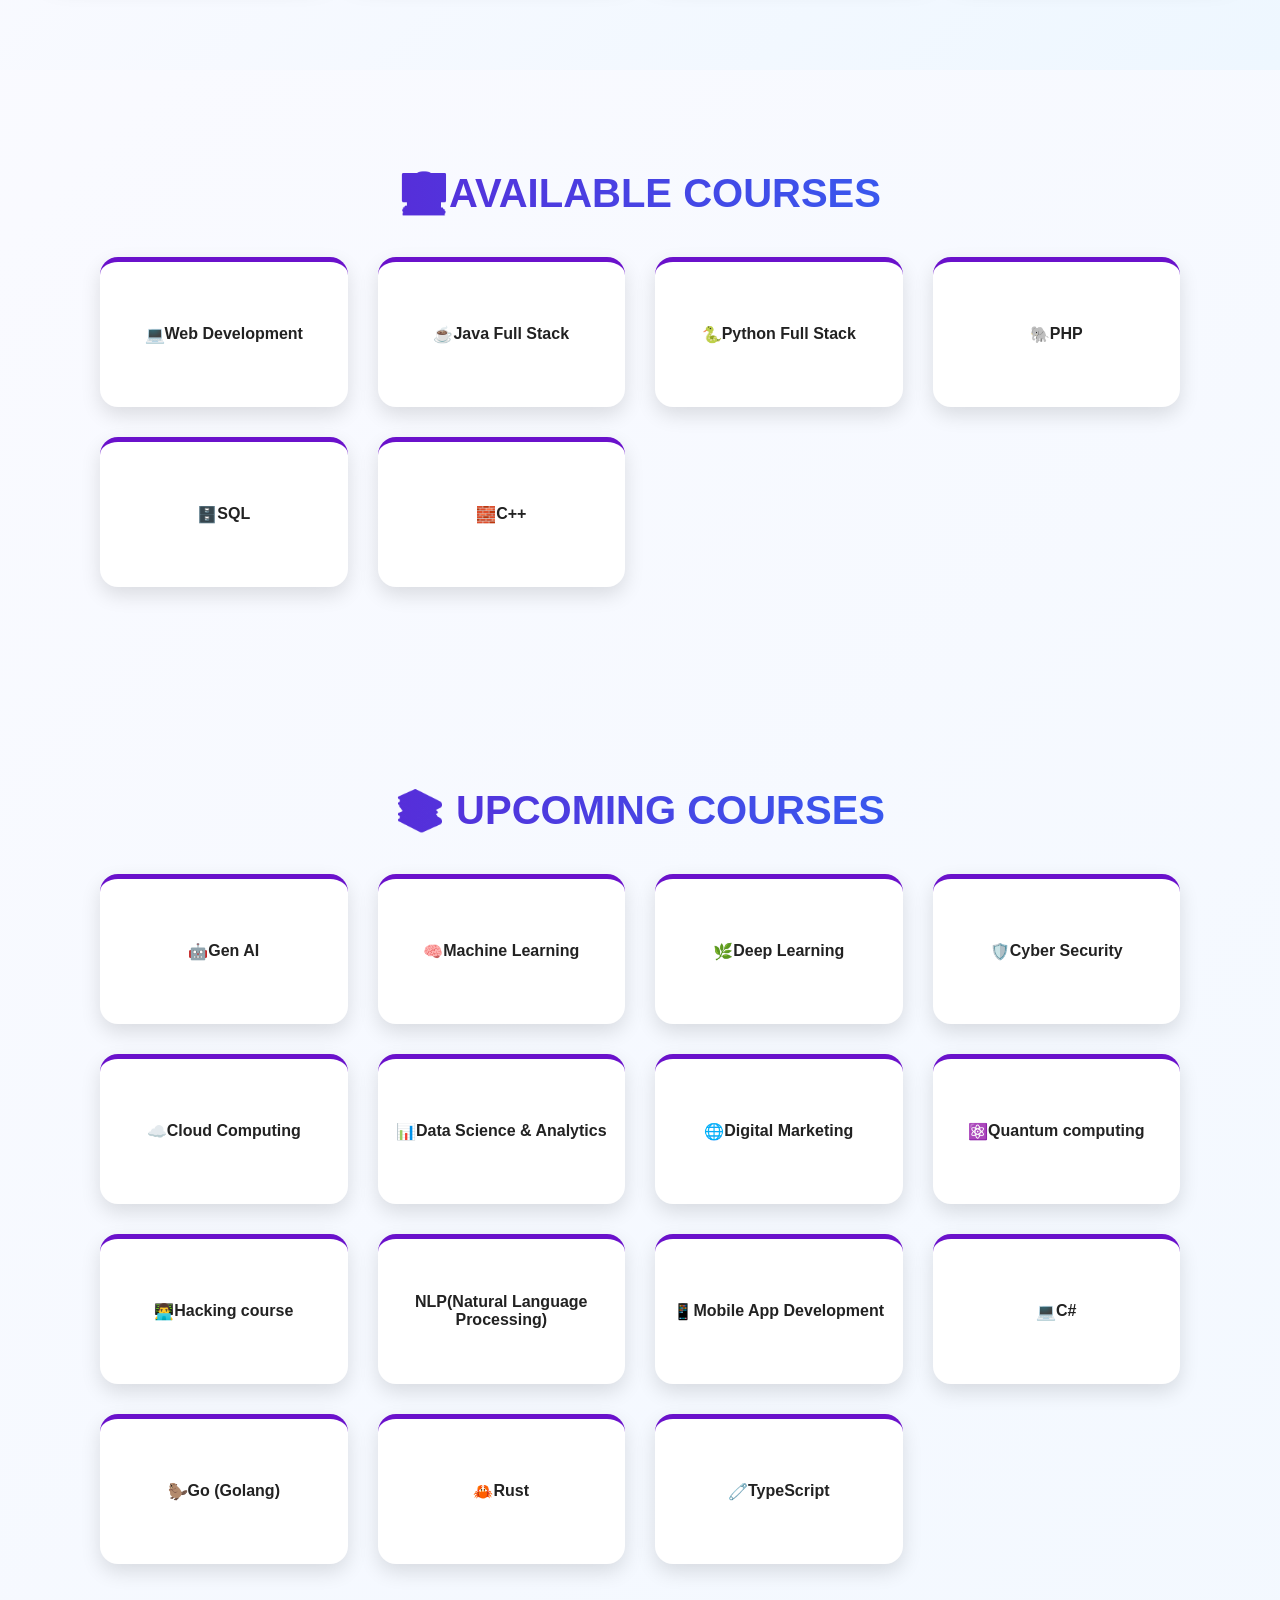
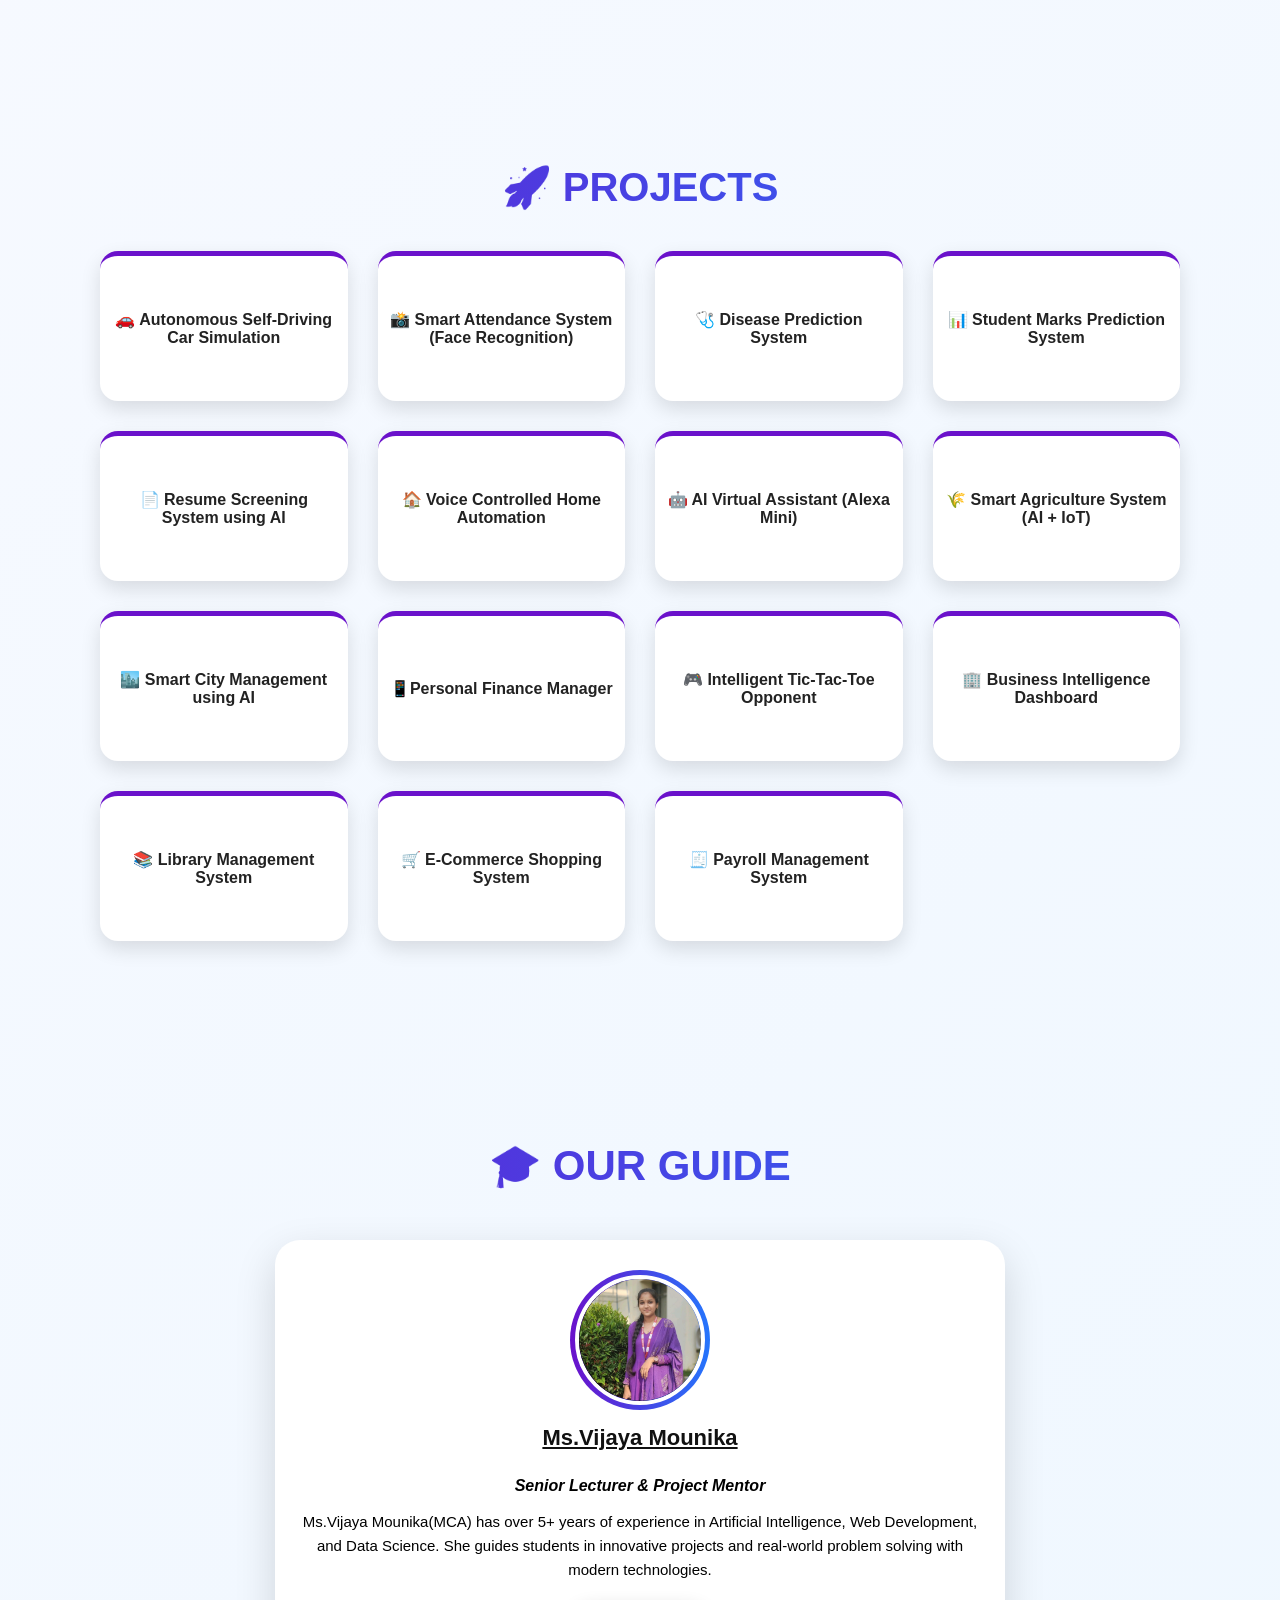
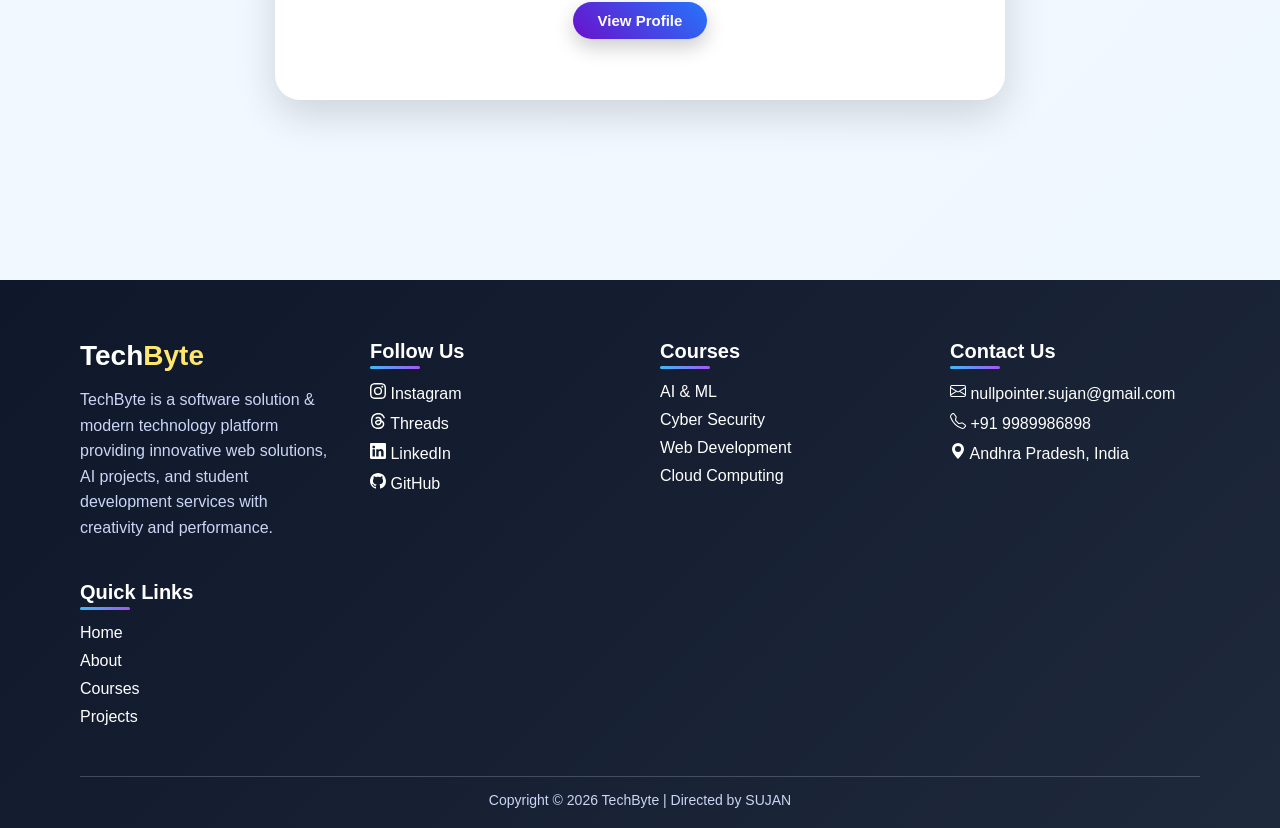
==== commit c3b95d08: "Update print statement from 'Hello' to 'Goodbye'" ====
--- a/techbyte/index.html
+++ b/techbyte/index.html
@@ -358,7 +358,7 @@
             <div class="footer-box">
                 <h3>Follow Us</h3>
                 <ul class="social">
-                    <li><a href="https://www.instagram.com/?__pwa=1"><svg xmlns="http://www.w3.org/2000/svg" width="16"
+                    <li><a href="https://www.instagram.com/__sujan__365__?igsh=MTNhMzdkdTlhdXd5Yw=="><svg xmlns="http://www.w3.org/2000/svg" width="16"
                                 height="16" fill="currentColor" class="bi bi-instagram" viewBox="0 0 16 16">Instagram
                                 <path
                                     d="M8 0C5.829 0 5.556.01 4.703.048 3.85.088 3.269.222 2.76.42a3.9 3.9 0 0 0-1.417.923A3.9 3.9 0 0 0 .42 2.76C.222 3.268.087 3.85.048 4.7.01 5.555 0 5.827 0 8.001c0 2.172.01 2.444.048 3.297.04.852.174 1.433.372 1.942.205.526.478.972.923 1.417.444.445.89.719 1.416.923.51.198 1.09.333 1.942.372C5.555 15.99 5.827 16 8 16s2.444-.01 3.298-.048c.851-.04 1.434-.174 1.943-.372a3.9 3.9 0 0 0 1.416-.923c.445-.445.718-.891.923-1.417.197-.509.332-1.09.372-1.942C15.99 10.445 16 10.173 16 8s-.01-2.445-.048-3.299c-.04-.851-.175-1.433-.372-1.941a3.9 3.9 0 0 0-.923-1.417A3.9 3.9 0 0 0 13.24.42c-.51-.198-1.092-.333-1.943-.372C10.443.01 10.172 0 7.998 0zm-.717 1.442h.718c2.136 0 2.389.007 3.232.046.78.035 1.204.166 1.486.275.373.145.64.319.92.599s.453.546.598.92c.11.281.24.705.275 1.485.039.843.047 1.096.047 3.231s-.008 2.389-.047 3.232c-.035.78-.166 1.203-.275 1.485a2.5 2.5 0 0 1-.599.919c-.28.28-.546.453-.92.598-.28.11-.704.24-1.485.276-.843.038-1.096.047-3.232.047s-2.39-.009-3.233-.047c-.78-.036-1.203-.166-1.485-.276a2.5 2.5 0 0 1-.92-.598 2.5 2.5 0 0 1-.6-.92c-.109-.281-.24-.705-.275-1.485-.038-.843-.046-1.096-.046-3.233s.008-2.388.046-3.231c.036-.78.166-1.204.276-1.486.145-.373.319-.64.599-.92s.546-.453.92-.598c.282-.11.705-.24 1.485-.276.738-.034 1.024-.044 2.515-.045zm4.988 1.328a.96.96 0 1 0 0 1.92.96.96 0 0 0 0-1.92m-4.27 1.122a4.109 4.109 0 1 0 0 8.217 4.109 4.109 0 0 0 0-8.217m0 1.441a2.667 2.667 0 1 1 0 5.334 2.667 2.667 0 0 1 0-5.334" />
@@ -368,14 +368,16 @@
                                 <path
                                     d="M6.321 6.016c-.27-.18-1.166-.802-1.166-.802.756-1.081 1.753-1.502 3.132-1.502.975 0 1.803.327 2.394.948s.928 1.509 1.005 2.644q.492.207.905.484c1.109.745 1.719 1.86 1.719 3.137 0 2.716-2.226 5.075-6.256 5.075C4.594 16 1 13.987 1 7.994 1 2.034 4.482 0 8.044 0 9.69 0 13.55.243 15 5.036l-1.36.353C12.516 1.974 10.163 1.43 8.006 1.43c-3.565 0-5.582 2.171-5.582 6.79 0 4.143 2.254 6.343 5.63 6.343 2.777 0 4.847-1.443 4.847-3.556 0-1.438-1.208-2.127-1.27-2.127-.236 1.234-.868 3.31-3.644 3.31-1.618 0-3.013-1.118-3.013-2.582 0-2.09 1.984-2.847 3.55-2.847.586 0 1.294.04 1.663.114 0-.637-.54-1.728-1.9-1.728-1.25 0-1.566.405-1.967.868ZM8.716 8.19c-2.04 0-2.304.87-2.304 1.416 0 .878 1.043 1.168 1.6 1.168 1.02 0 2.067-.282 2.232-2.423a6.2 6.2 0 0 0-1.528-.161" />
                             </svg> Threads</a></li>
+
+
                     <li><a
-                            href="https://www.linkedin.com/public-profile/settings?trk=d_flagship3_profile_self_view_public_profile"><svg
+                            href="https://www.linkedin.com/in/ch-sujan-43380a377/"><svg
                                 xmlns="http://www.w3.org/2000/svg" width="16" height="16" fill="currentColor"
                                 class="bi bi-linkedin" viewBox="0 0 16 16">
                                 <path
                                     d="M0 1.146C0 .513.526 0 1.175 0h13.65C15.474 0 16 .513 16 1.146v13.708c0 .633-.526 1.146-1.175 1.146H1.175C.526 16 0 15.487 0 14.854zm4.943 12.248V6.169H2.542v7.225zm-1.2-8.212c.837 0 1.358-.554 1.358-1.248-.015-.709-.52-1.248-1.342-1.248S2.4 3.226 2.4 3.934c0 .694.521 1.248 1.327 1.248zm4.908 8.212V9.359c0-.216.016-.432.08-.586.173-.431.568-.878 1.232-.878.869 0 1.216.662 1.216 1.634v3.865h2.401V9.25c0-2.22-1.184-3.252-2.764-3.252-1.274 0-1.845.7-2.165 1.193v.025h-.016l.016-.025V6.169h-2.4c.03.678 0 7.225 0 7.225z" />
                             </svg> LinkedIn</a></li>
-                    <li><a href="https://github.com/"><svg xmlns="http://www.w3.org/2000/svg" width="16" height="16"
+                    <li><a href="https://github.com/SUJAN674?tab=repositories"><svg xmlns="http://www.w3.org/2000/svg" width="16" height="16"
                                 fill="currentColor" class="bi bi-github" viewBox="0 0 16 16">
                                 <path
                                     d="M8 0C3.58 0 0 3.58 0 8c0 3.54 2.29 6.53 5.47 7.59.4.07.55-.17.55-.38 0-.19-.01-.82-.01-1.49-2.01.37-2.53-.49-2.69-.94-.09-.23-.48-.94-.82-1.13-.28-.15-.68-.52-.01-.53.63-.01 1.08.58 1.23.82.72 1.21 1.87.87 2.33.66.07-.52.28-.87.51-1.07-1.78-.2-3.64-.89-3.64-3.95 0-.87.31-1.59.82-2.15-.08-.2-.36-1.02.08-2.12 0 0 .67-.21 2.2.82.64-.18 1.32-.27 2-.27s1.36.09 2 .27c1.53-1.04 2.2-.82 2.2-.82.44 1.1.16 1.92.08 2.12.51.56.82 1.27.82 2.15 0 3.07-1.87 3.75-3.65 3.95.29.25.54.73.54 1.48 0 1.07-.01 1.93-.01 2.2 0 .21.15.46.55.38A8.01 8.01 0 0 0 16 8c0-4.42-3.58-8-8-8" />
@@ -437,10 +439,10 @@
         </div>
 
         <div class="footer-bottom">
-            <p>© 2026 TechBit | Directed by SUJAN 💙</p>
+            <p>Copyright © 2026 TechByte | Directed by SUJAN</p>
         </div>
     </footer>
     <!--end of the footer section-->
 </body>
 
-</html>+</html>
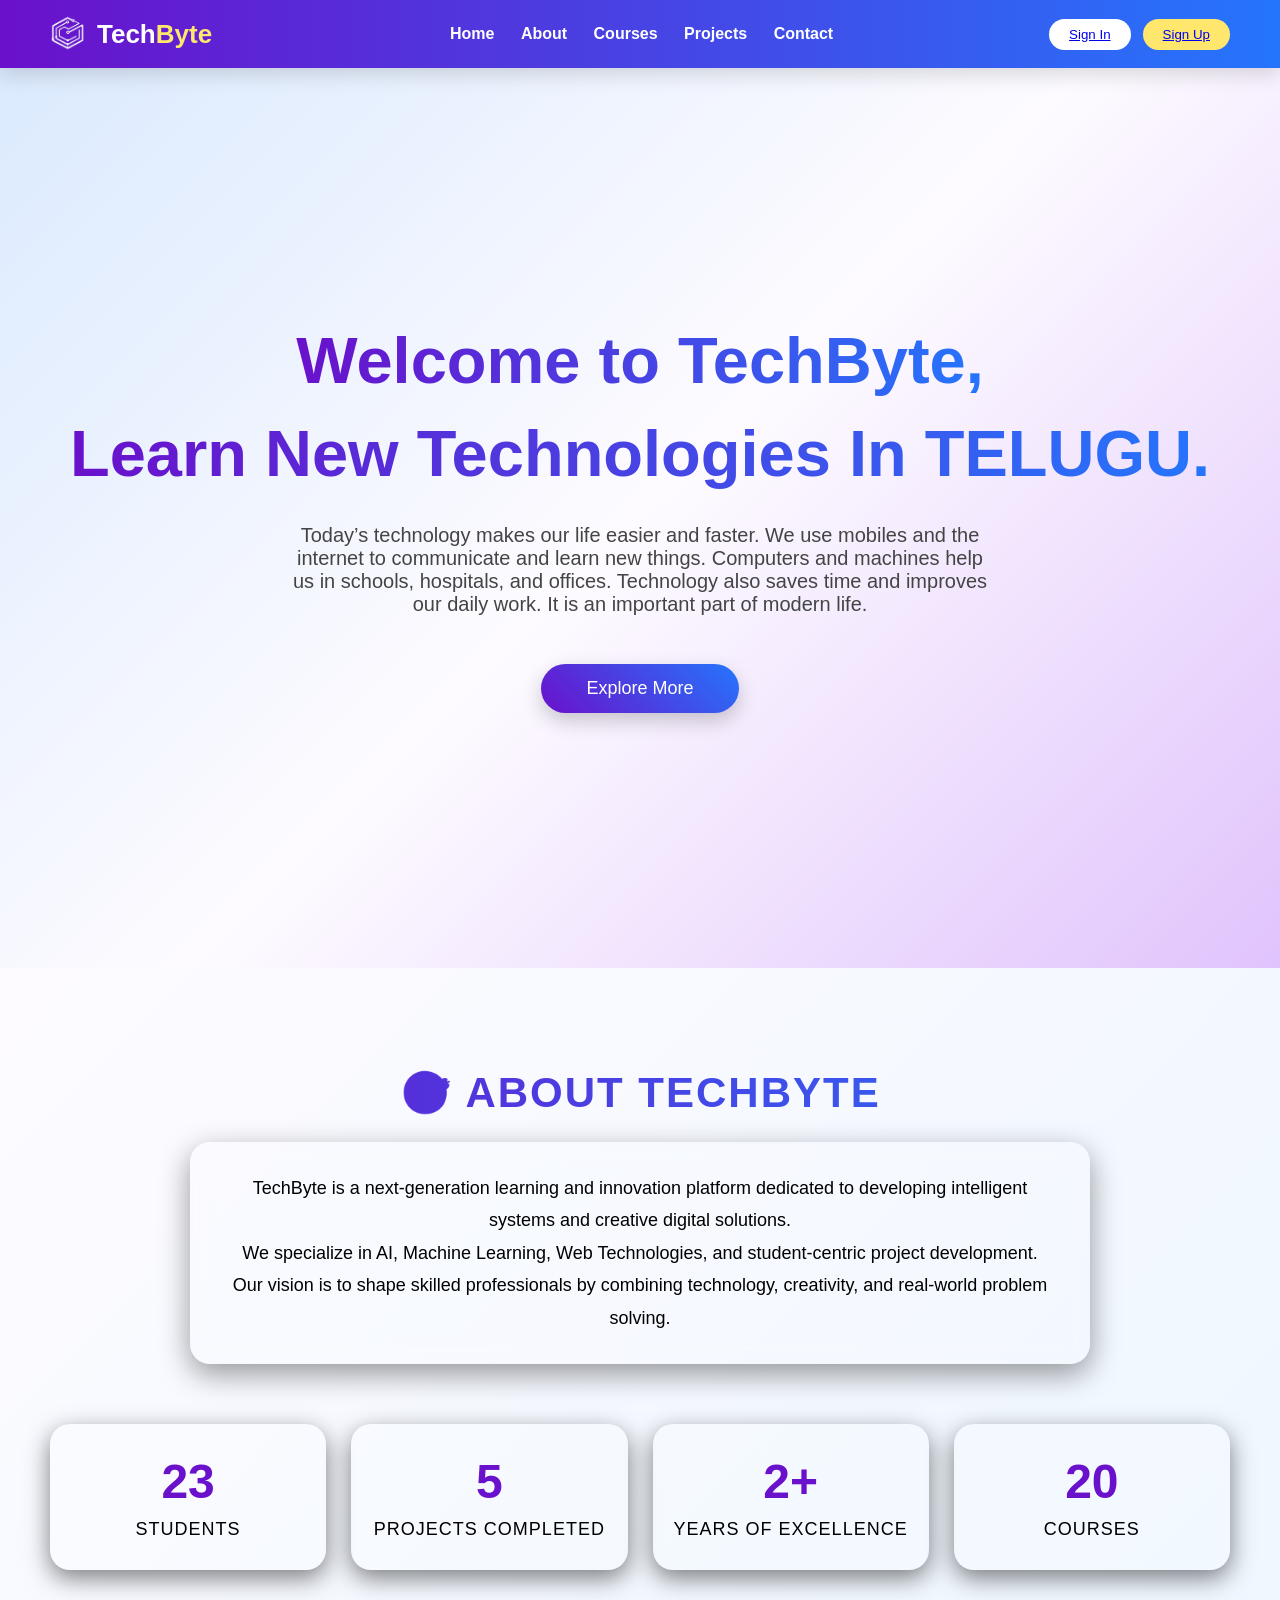
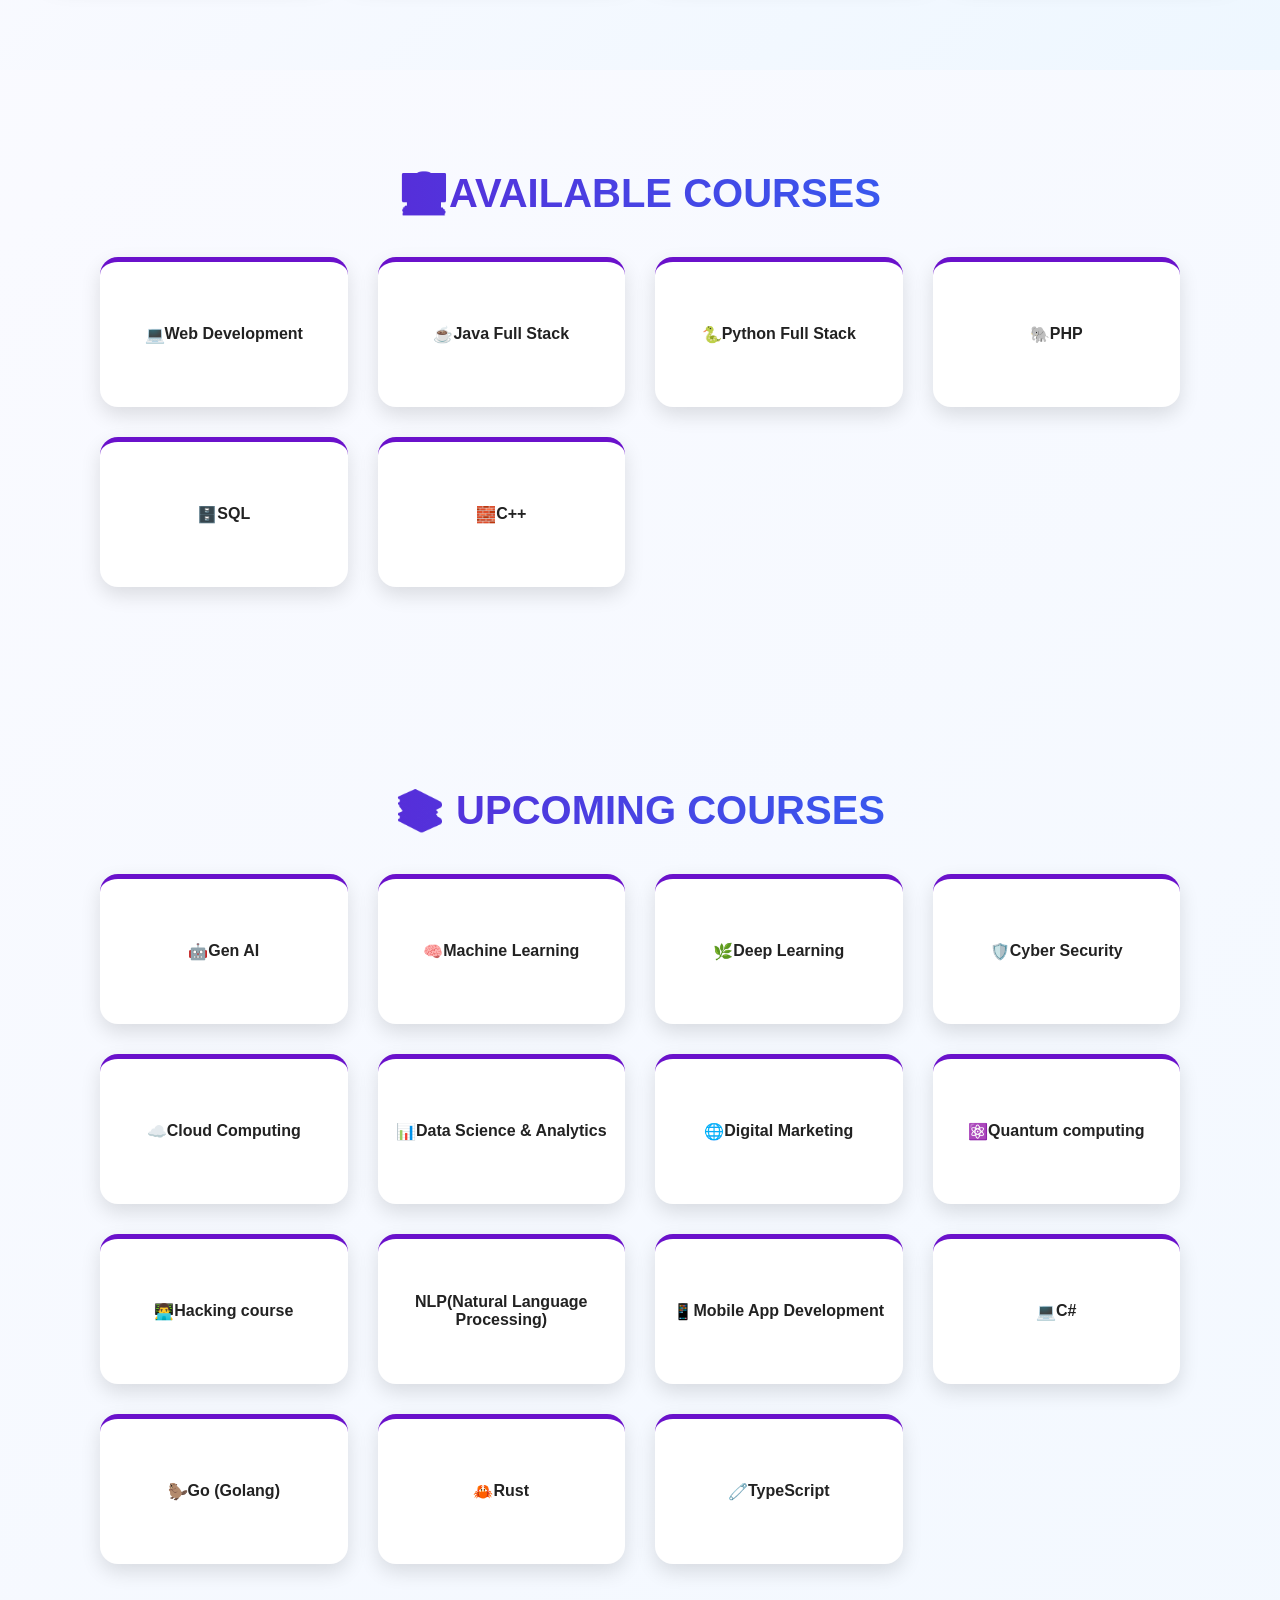
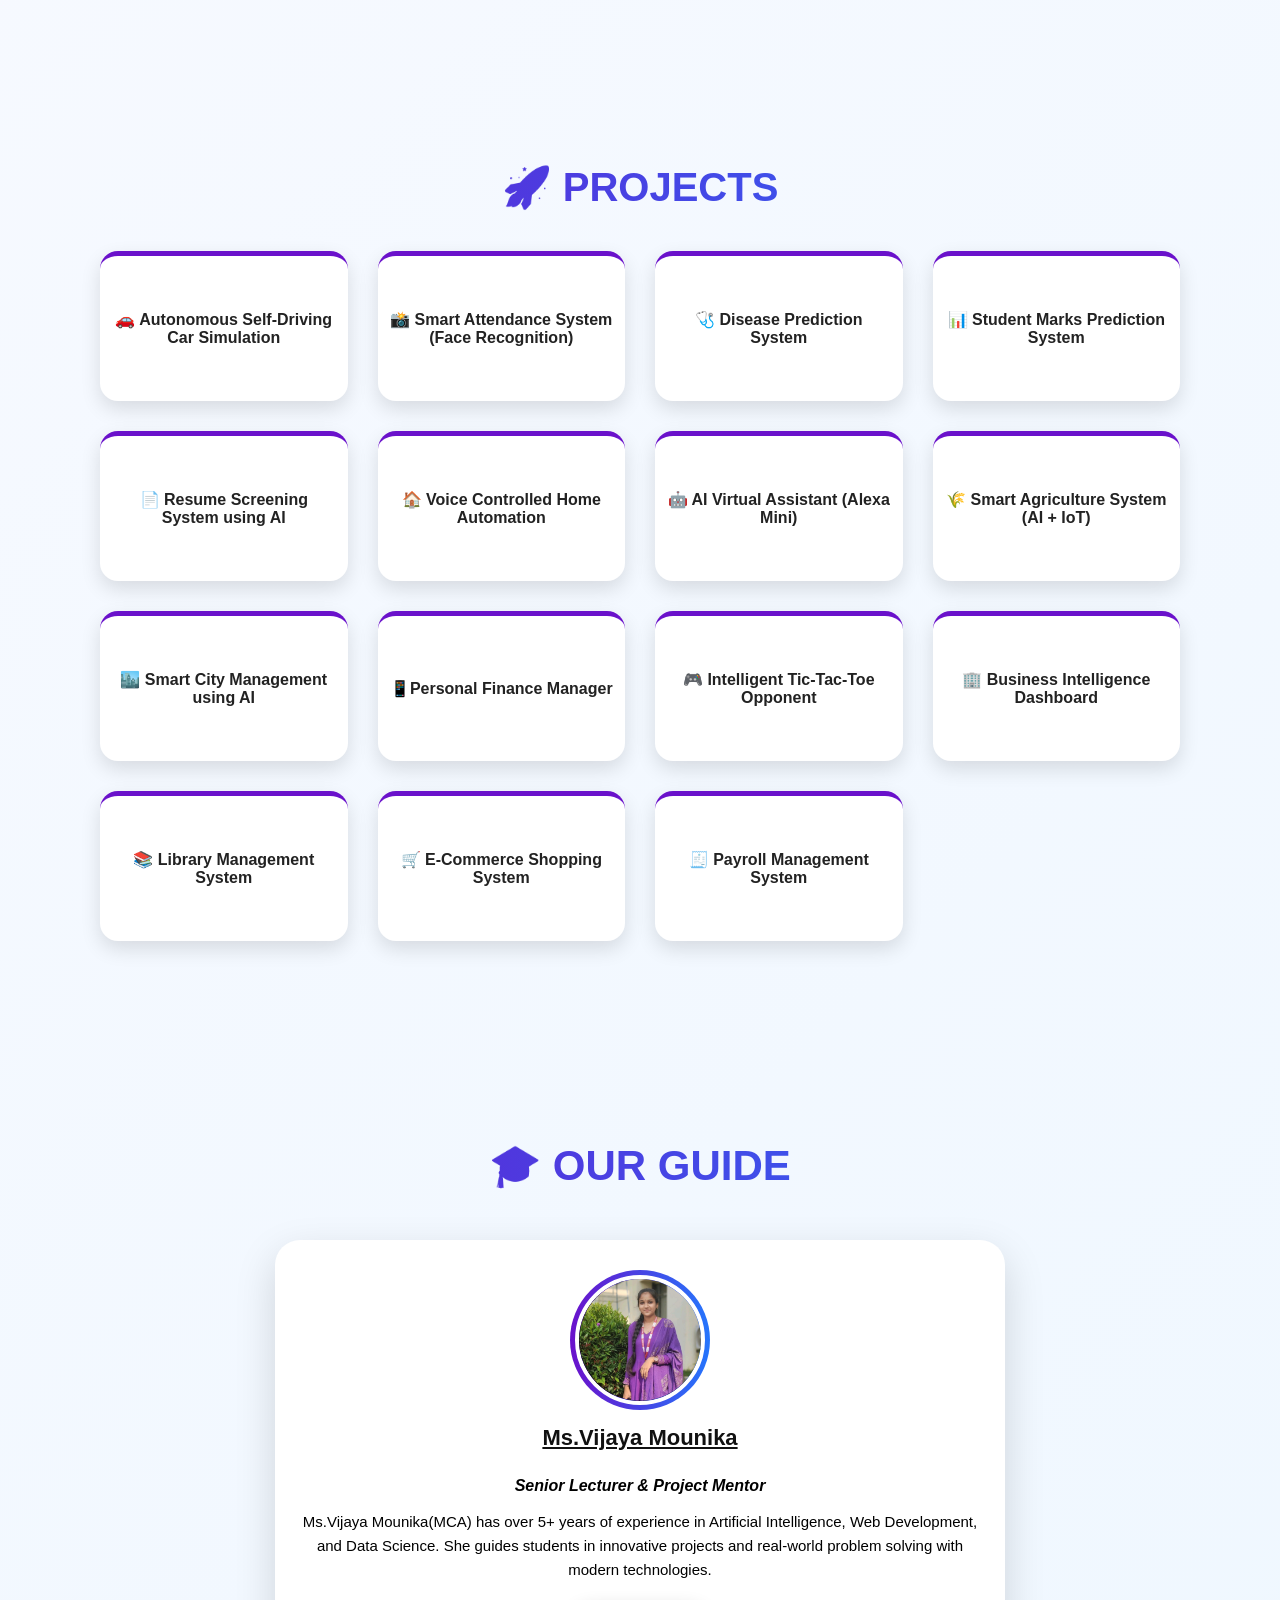
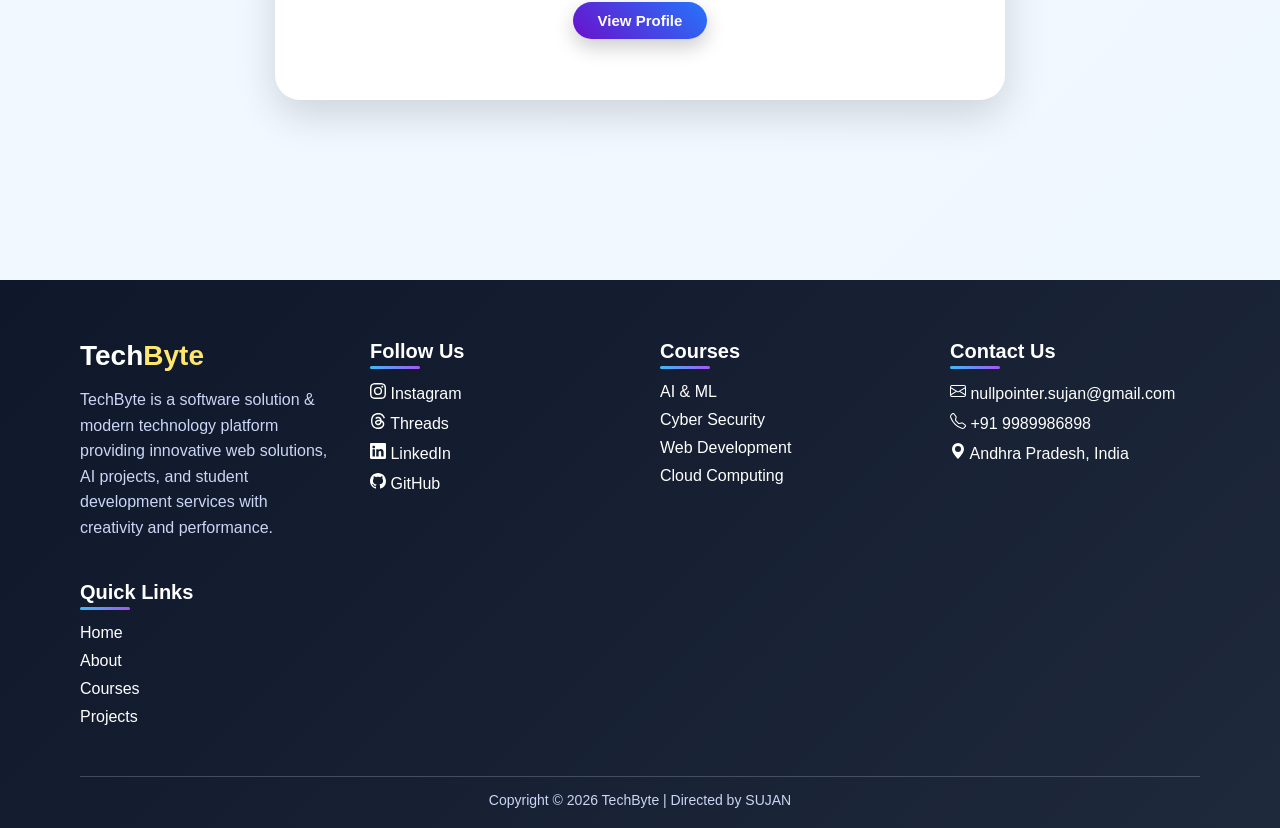
==== commit 3bafd000: "html and css project" ====
--- a/techbyte/index.html
+++ b/techbyte/index.html
@@ -445,4 +445,4 @@
     <!--end of the footer section-->
 </body>
 
-</html>
+</html>
--- a/techbyte/style.css
+++ b/techbyte/style.css
@@ -39,6 +39,8 @@
     }
 }
 
+
+
 /* Logo */
 .logo {
     font-size: 30px;
@@ -80,6 +82,8 @@
     color: #ffe66d;
 }
 
+
+
 /* Auth Buttons */
 .auth-buttons {
     display: flex;
@@ -114,6 +118,10 @@
     background: white;
     transform: scale(1.1);
 }
+
+/* ===== end the header section ===== */
+
+
 
 /* ===== Hero ===== */
 .hero {
@@ -361,7 +369,7 @@
     /* increase text size */
     font-weight: bold;
     color: white;
-    padding-bottom: 3px;
+    padding-bottom: 3rpx;
     /* adjust vertical alignment */
 
 }
@@ -708,7 +716,7 @@
 
 
 
-.card-btn {
+.card-btn{
 
     a,
     a:visited,
